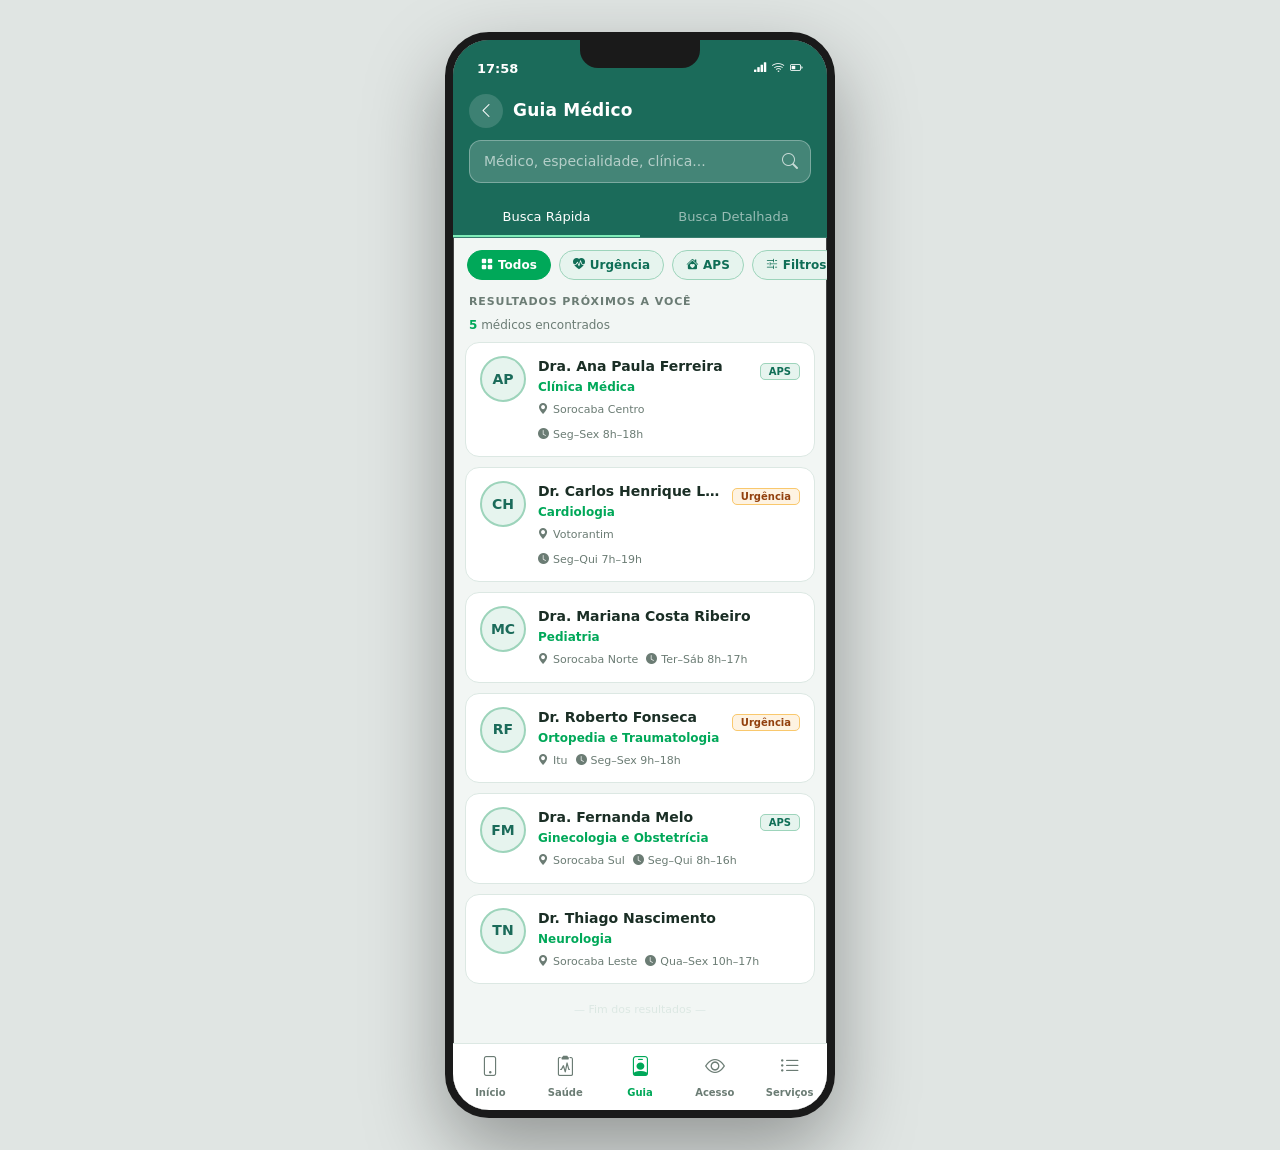
==== guia_medico_unimed.html @ 55c27fb5 "Add files via upload" ====
<!DOCTYPE html>
<html lang="pt-BR">
<head>
<meta charset="UTF-8">
<meta name="viewport" content="width=device-width, initial-scale=1.0">
<title>Guia Médico – Unimed Sorocaba</title>
<link href="https://cdn.jsdelivr.net/npm/bootstrap@5.3.3/dist/css/bootstrap.min.css" rel="stylesheet">
<link href="https://cdn.jsdelivr.net/npm/bootstrap-icons@1.11.3/font/bootstrap-icons.css" rel="stylesheet">
<style>
  :root {
    --u-dark:    #1B6B5A;
    --u-green:   #00A859;
    --u-teal:    #4DBFA0;
    --u-light:   #E6F4EE;
    --u-chip:    #9DD4BB;
    --u-text:    #1A2E25;
    --u-muted:   #6B7C74;
    --u-border:  #DCE8E3;
    --u-bg:      #F2F6F4;
  }

  * { box-sizing: border-box; }

  body {
    background: #e0e5e3;
    display: flex;
    justify-content: center;
    align-items: flex-start;
    min-height: 100vh;
    padding: 32px 16px;
    font-family: 'Segoe UI', system-ui, sans-serif;
  }

  /* ── device shell ── */
  .device {
    width: 390px;
    min-height: 844px;
    background: var(--u-bg);
    border-radius: 44px;
    border: 8px solid #1a1a1a;
    overflow: hidden;
    box-shadow: 0 32px 80px rgba(0,0,0,0.35), inset 0 0 0 1px #444;
    position: relative;
    display: flex;
    flex-direction: column;
  }

  /* notch */
  .notch {
    position: absolute;
    top: 0; left: 50%;
    transform: translateX(-50%);
    width: 120px; height: 28px;
    background: #1a1a1a;
    border-radius: 0 0 18px 18px;
    z-index: 99;
  }

  /* status bar */
  .status-bar {
    height: 44px;
    background: var(--u-dark);
    display: flex;
    align-items: flex-end;
    justify-content: space-between;
    padding: 0 24px 6px;
    font-size: 12px;
    font-weight: 600;
    color: white;
    flex-shrink: 0;
  }
  .status-bar .time { font-size: 13px; font-weight: 700; }
  .status-icons { display: flex; gap: 5px; align-items: center; }
  .status-icons i { font-size: 13px; }

  /* header */
  .app-header {
    background: var(--u-dark);
    padding: 10px 16px 14px;
    flex-shrink: 0;
  }
  .header-row {
    display: flex;
    align-items: center;
    gap: 10px;
    margin-bottom: 12px;
  }
  .back-btn {
    width: 34px; height: 34px;
    background: rgba(255,255,255,0.15);
    border: none;
    border-radius: 50%;
    color: white;
    display: flex; align-items: center; justify-content: center;
    cursor: pointer;
    flex-shrink: 0;
  }
  .back-btn:hover { background: rgba(255,255,255,0.25); }
  .header-title {
    font-size: 17px;
    font-weight: 600;
    color: white;
    letter-spacing: 0.2px;
  }

  .search-box {
    position: relative;
  }
  .search-box input {
    width: 100%;
    background: rgba(255,255,255,0.18);
    border: 1.5px solid rgba(255,255,255,0.3);
    border-radius: 12px;
    padding: 10px 40px 10px 14px;
    color: white;
    font-size: 14px;
    outline: none;
    transition: border-color .2s;
  }
  .search-box input::placeholder { color: rgba(255,255,255,0.6); }
  .search-box input:focus { border-color: rgba(255,255,255,0.6); }
  .search-box .si {
    position: absolute;
    right: 13px; top: 50%;
    transform: translateY(-50%);
    color: rgba(255,255,255,0.7);
    font-size: 16px;
    pointer-events: none;
  }

  /* tabs */
  .app-tabs {
    display: flex;
    background: var(--u-dark);
    border-bottom: 1px solid rgba(255,255,255,0.12);
    flex-shrink: 0;
  }
  .app-tab {
    flex: 1;
    text-align: center;
    padding: 10px 0 8px;
    font-size: 13px;
    font-weight: 500;
    color: rgba(255,255,255,0.55);
    cursor: pointer;
    border-bottom: 2.5px solid transparent;
    transition: color .2s;
  }
  .app-tab.active {
    color: #fff;
    border-bottom-color: #7FECB8;
  }

  /* scrollable body */
  .app-body {
    flex: 1;
    overflow-y: auto;
    overflow-x: hidden;
    scrollbar-width: thin;
    scrollbar-color: var(--u-chip) transparent;
  }

  /* filter chips */
  .chips-row {
    display: flex;
    gap: 8px;
    padding: 12px 14px 4px;
    overflow-x: auto;
    scrollbar-width: none;
    flex-shrink: 0;
  }
  .chips-row::-webkit-scrollbar { display: none; }
  .chip {
    display: flex; align-items: center; gap: 5px;
    background: var(--u-light);
    color: #0F6E56;
    border: 1.5px solid var(--u-chip);
    border-radius: 20px;
    padding: 5px 13px;
    font-size: 12px;
    font-weight: 600;
    white-space: nowrap;
    cursor: pointer;
    user-select: none;
    transition: all .18s;
  }
  .chip.active, .chip:hover {
    background: var(--u-green);
    color: white;
    border-color: var(--u-green);
  }
  .chip i { font-size: 12px; }

  /* section label */
  .sec-label {
    font-size: 11px;
    font-weight: 700;
    color: var(--u-muted);
    text-transform: uppercase;
    letter-spacing: 0.9px;
    padding: 10px 16px 6px;
  }

  /* result count */
  .result-count {
    font-size: 12px;
    color: var(--u-muted);
    padding: 0 16px 8px;
  }
  .result-count strong { color: var(--u-green); }

  /* cards */
  .result-card {
    background: #fff;
    margin: 0 12px 10px;
    border-radius: 14px;
    border: 1px solid var(--u-border);
    padding: 13px 14px;
    cursor: pointer;
    display: flex;
    gap: 12px;
    align-items: flex-start;
    transition: box-shadow .18s, transform .18s;
  }
  .result-card:hover {
    box-shadow: 0 4px 18px rgba(0,168,89,0.13);
    transform: translateY(-1px);
  }
  .avatar {
    width: 46px; height: 46px;
    border-radius: 50%;
    background: var(--u-light);
    border: 2px solid var(--u-chip);
    display: flex; align-items: center; justify-content: center;
    font-weight: 700;
    font-size: 14px;
    color: var(--u-dark);
    flex-shrink: 0;
  }
  .card-body-info { flex: 1; min-width: 0; }
  .card-name {
    font-size: 14px;
    font-weight: 700;
    color: var(--u-text);
    margin-bottom: 1px;
    white-space: nowrap;
    overflow: hidden;
    text-overflow: ellipsis;
  }
  .card-esp {
    font-size: 12px;
    color: var(--u-green);
    font-weight: 600;
    margin-bottom: 6px;
  }
  .card-meta {
    display: flex;
    flex-wrap: wrap;
    gap: 8px;
  }
  .meta-item {
    display: flex;
    align-items: center;
    gap: 4px;
    font-size: 11px;
    color: var(--u-muted);
  }
  .meta-item i { font-size: 11px; }
  .card-badge { flex-shrink: 0; align-self: flex-start; margin-top: 2px; }
  .badge-aps {
    background: #E6F4EE; color: #0F6E56;
    border: 1px solid var(--u-chip);
    border-radius: 5px;
    padding: 2px 8px;
    font-size: 10px;
    font-weight: 700;
  }
  .badge-urg {
    background: #FEF3E2; color: #92400E;
    border: 1px solid #F9C86D;
    border-radius: 5px;
    padding: 2px 8px;
    font-size: 10px;
    font-weight: 700;
  }

  /* empty */
  .empty-state {
    display: none;
    flex-direction: column;
    align-items: center;
    padding: 40px 24px;
    text-align: center;
  }
  .empty-state i { font-size: 40px; color: var(--u-chip); margin-bottom: 12px; }
  .empty-state p { font-size: 13px; color: var(--u-muted); }

  .list-footer {
    text-align: center;
    padding: 8px 0 24px;
    font-size: 11px;
    color: var(--u-border);
  }

  /* ── DETALHADA tab ── */
  .form-section {
    padding: 14px 14px 0;
    display: none;
  }
  .form-section.active { display: block; }
  .form-label-u {
    font-size: 11px;
    font-weight: 700;
    text-transform: uppercase;
    letter-spacing: 0.8px;
    color: var(--u-muted);
    margin-bottom: 5px;
  }
  .form-control-u {
    width: 100%;
    border: 1.5px solid var(--u-border);
    border-radius: 10px;
    padding: 10px 12px;
    font-size: 13px;
    color: var(--u-text);
    outline: none;
    background: #fff;
    transition: border-color .2s;
    margin-bottom: 12px;
    appearance: none;
  }
  .form-control-u:focus { border-color: var(--u-green); }
  .checkgroup { display: flex; flex-wrap: wrap; gap: 8px; margin-bottom: 14px; }
  .check-chip {
    display: flex; align-items: center; gap: 5px;
    background: var(--u-light);
    color: #0F6E56;
    border: 1.5px solid var(--u-chip);
    border-radius: 20px;
    padding: 6px 13px;
    font-size: 12px;
    font-weight: 600;
    cursor: pointer;
    user-select: none;
    transition: all .18s;
  }
  .check-chip input { display: none; }
  .check-chip.checked {
    background: var(--u-green);
    color: white;
    border-color: var(--u-green);
  }
  .btn-search-u {
    width: 100%;
    background: var(--u-green);
    color: white;
    border: none;
    border-radius: 12px;
    padding: 13px;
    font-size: 14px;
    font-weight: 700;
    cursor: pointer;
    margin-bottom: 10px;
    transition: background .18s;
    display: flex; align-items: center; justify-content: center; gap: 8px;
  }
  .btn-search-u:hover { background: var(--u-dark); }
  .btn-clear-u {
    width: 100%;
    background: transparent;
    color: var(--u-muted);
    border: 1.5px solid var(--u-border);
    border-radius: 12px;
    padding: 11px;
    font-size: 13px;
    font-weight: 600;
    cursor: pointer;
    margin-bottom: 14px;
    transition: all .18s;
    display: flex; align-items: center; justify-content: center; gap: 7px;
  }
  .btn-clear-u:hover { border-color: var(--u-chip); color: var(--u-dark); }

  /* ── BOTTOM SHEET MODAL ── */
  .modal-overlay {
    display: none;
    position: absolute;
    inset: 0;
    background: rgba(0,0,0,0.45);
    z-index: 50;
    align-items: flex-end;
  }
  .modal-overlay.open { display: flex; }
  .bottom-sheet {
    background: #fff;
    border-radius: 20px 20px 0 0;
    padding: 0 16px 24px;
    width: 100%;
    animation: slideUp .25s ease;
  }
  @keyframes slideUp {
    from { transform: translateY(40px); opacity: 0; }
    to   { transform: translateY(0);    opacity: 1; }
  }
  .sheet-handle {
    width: 40px; height: 4px;
    background: var(--u-border);
    border-radius: 2px;
    margin: 12px auto 14px;
  }
  .sheet-title {
    font-size: 15px;
    font-weight: 700;
    color: var(--u-text);
    display: flex;
    justify-content: space-between;
    align-items: center;
    margin-bottom: 16px;
  }
  .sheet-close { background: none; border: none; color: var(--u-muted); cursor: pointer; font-size: 20px; }
  .sheet-group-title {
    font-size: 11px;
    font-weight: 700;
    text-transform: uppercase;
    letter-spacing: 0.8px;
    color: var(--u-muted);
    margin-bottom: 8px;
  }
  .sheet-chips { display: flex; flex-wrap: wrap; gap: 7px; margin-bottom: 16px; }
  .sch {
    background: var(--u-light);
    color: #0F6E56;
    border: 1.5px solid var(--u-chip);
    border-radius: 20px;
    padding: 5px 13px;
    font-size: 12px;
    font-weight: 600;
    cursor: pointer;
    user-select: none;
    transition: all .18s;
  }
  .sch.sel { background: var(--u-green); color: white; border-color: var(--u-green); }
  .apply-btn {
    width: 100%;
    background: var(--u-green);
    color: white;
    border: none;
    border-radius: 12px;
    padding: 13px;
    font-size: 14px;
    font-weight: 700;
    cursor: pointer;
    margin-top: 4px;
    transition: background .18s;
  }
  .apply-btn:hover { background: var(--u-dark); }

  /* ── nav bar ── */
  .app-nav {
    background: #fff;
    border-top: 1px solid var(--u-border);
    display: flex;
    flex-shrink: 0;
  }
  .nav-item {
    flex: 1;
    display: flex;
    flex-direction: column;
    align-items: center;
    padding: 8px 0 10px;
    font-size: 10px;
    font-weight: 600;
    color: var(--u-muted);
    cursor: pointer;
    gap: 3px;
    transition: color .18s;
  }
  .nav-item i { font-size: 20px; }
  .nav-item.active { color: var(--u-green); }
</style>
</head>
<body>

<div class="device">
  <div class="notch"></div>

  <!-- status bar -->
  <div class="status-bar">
    <span class="time">17:58</span>
    <div class="status-icons">
      <i class="bi bi-reception-4"></i>
      <i class="bi bi-wifi"></i>
      <i class="bi bi-battery-half"></i>
    </div>
  </div>

  <!-- header -->
  <div class="app-header">
    <div class="header-row">
      <button class="back-btn"><i class="bi bi-chevron-left"></i></button>
      <span class="header-title">Guia Médico</span>
    </div>
    <div class="search-box">
      <input type="text" id="searchInput" placeholder="Médico, especialidade, clínica..." oninput="filterCards()">
      <i class="bi bi-search si"></i>
    </div>
  </div>

  <!-- tabs -->
  <div class="app-tabs">
    <div class="app-tab active" onclick="switchTab('rapida', this)">Busca Rápida</div>
    <div class="app-tab" onclick="switchTab('detalhada', this)">Busca Detalhada</div>
  </div>

  <!-- body -->
  <div class="app-body" id="appBody">

    <!-- BUSCA RÁPIDA -->
    <div id="tabRapida">
      <div class="chips-row" id="chipsRow">
        <div class="chip active" onclick="setFilter('todos',this)"><i class="bi bi-grid-fill"></i> Todos</div>
        <div class="chip" onclick="setFilter('urg',this)"><i class="bi bi-heart-pulse-fill"></i> Urgência</div>
        <div class="chip" onclick="setFilter('aps',this)"><i class="bi bi-house-heart-fill"></i> APS</div>
        <div class="chip" onclick="openModal()"><i class="bi bi-sliders2"></i> Filtros</div>
      </div>

      <div class="sec-label">Resultados próximos a você</div>
      <div class="result-count" id="resultCount"><strong>5</strong> médicos encontrados</div>

      <div id="cardList">

        <div class="result-card" data-name="ana paula ferreira" data-esp="clínica médica" data-tipo="aps">
          <div class="avatar">AP</div>
          <div class="card-body-info">
            <div class="card-name">Dra. Ana Paula Ferreira</div>
            <div class="card-esp">Clínica Médica</div>
            <div class="card-meta">
              <span class="meta-item"><i class="bi bi-geo-alt-fill"></i> Sorocaba Centro</span>
              <span class="meta-item"><i class="bi bi-clock-fill"></i> Seg–Sex 8h–18h</span>
            </div>
          </div>
          <div class="card-badge"><span class="badge-aps">APS</span></div>
        </div>

        <div class="result-card" data-name="carlos henrique lima" data-esp="cardiologia" data-tipo="urg">
          <div class="avatar">CH</div>
          <div class="card-body-info">
            <div class="card-name">Dr. Carlos Henrique Lima</div>
            <div class="card-esp">Cardiologia</div>
            <div class="card-meta">
              <span class="meta-item"><i class="bi bi-geo-alt-fill"></i> Votorantim</span>
              <span class="meta-item"><i class="bi bi-clock-fill"></i> Seg–Qui 7h–19h</span>
            </div>
          </div>
          <div class="card-badge"><span class="badge-urg">Urgência</span></div>
        </div>

        <div class="result-card" data-name="mariana costa ribeiro" data-esp="pediatria" data-tipo="">
          <div class="avatar">MC</div>
          <div class="card-body-info">
            <div class="card-name">Dra. Mariana Costa Ribeiro</div>
            <div class="card-esp">Pediatria</div>
            <div class="card-meta">
              <span class="meta-item"><i class="bi bi-geo-alt-fill"></i> Sorocaba Norte</span>
              <span class="meta-item"><i class="bi bi-clock-fill"></i> Ter–Sáb 8h–17h</span>
            </div>
          </div>
          <div class="card-badge"></div>
        </div>

        <div class="result-card" data-name="roberto fonseca" data-esp="ortopedia e traumatologia" data-tipo="urg">
          <div class="avatar">RF</div>
          <div class="card-body-info">
            <div class="card-name">Dr. Roberto Fonseca</div>
            <div class="card-esp">Ortopedia e Traumatologia</div>
            <div class="card-meta">
              <span class="meta-item"><i class="bi bi-geo-alt-fill"></i> Itu</span>
              <span class="meta-item"><i class="bi bi-clock-fill"></i> Seg–Sex 9h–18h</span>
            </div>
          </div>
          <div class="card-badge"><span class="badge-urg">Urgência</span></div>
        </div>

        <div class="result-card" data-name="fernanda melo" data-esp="ginecologia e obstetrícia" data-tipo="aps">
          <div class="avatar">FM</div>
          <div class="card-body-info">
            <div class="card-name">Dra. Fernanda Melo</div>
            <div class="card-esp">Ginecologia e Obstetrícia</div>
            <div class="card-meta">
              <span class="meta-item"><i class="bi bi-geo-alt-fill"></i> Sorocaba Sul</span>
              <span class="meta-item"><i class="bi bi-clock-fill"></i> Seg–Qui 8h–16h</span>
            </div>
          </div>
          <div class="card-badge"><span class="badge-aps">APS</span></div>
        </div>

        <div class="result-card" data-name="thiago nascimento" data-esp="neurologia" data-tipo="">
          <div class="avatar">TN</div>
          <div class="card-body-info">
            <div class="card-name">Dr. Thiago Nascimento</div>
            <div class="card-esp">Neurologia</div>
            <div class="card-meta">
              <span class="meta-item"><i class="bi bi-geo-alt-fill"></i> Sorocaba Leste</span>
              <span class="meta-item"><i class="bi bi-clock-fill"></i> Qua–Sex 10h–17h</span>
            </div>
          </div>
          <div class="card-badge"></div>
        </div>

      </div><!-- /cardList -->

      <div class="empty-state" id="emptyState">
        <i class="bi bi-search"></i>
        <p>Nenhum médico encontrado<br>para o filtro selecionado.</p>
      </div>

      <div class="list-footer">— Fim dos resultados —</div>
    </div><!-- /tabRapida -->

    <!-- BUSCA DETALHADA -->
    <div id="tabDetalhada" style="display:none;">
      <div class="form-section active">

        <div class="form-label-u">Nome ou Especialidade</div>
        <input type="text" class="form-control-u" placeholder="Ex: Cardiologia, Dr. Silva...">

        <div class="form-label-u">Região / Cidade</div>
        <select class="form-control-u">
          <option value="">Selecione a cidade</option>
          <option>Sorocaba</option>
          <option>Votorantim</option>
          <option>Itu</option>
          <option>Mairinque</option>
          <option>São Roque</option>
        </select>

        <div class="form-label-u">Tipo de Atendimento</div>
        <div class="checkgroup">
          <label class="check-chip" onclick="toggleCheck(this)">
            <input type="checkbox"> <i class="bi bi-building"></i> Presencial
          </label>
          <label class="check-chip" onclick="toggleCheck(this)">
            <input type="checkbox"> <i class="bi bi-camera-video"></i> Teleconsulta
          </label>
        </div>

        <div class="form-label-u">Filtro Especial</div>
        <div class="checkgroup">
          <label class="check-chip" onclick="toggleCheck(this)">
            <input type="checkbox"> <i class="bi bi-heart-pulse"></i> Urgência
          </label>
          <label class="check-chip" onclick="toggleCheck(this)">
            <input type="checkbox"> <i class="bi bi-house-heart"></i> APS
          </label>
          <label class="check-chip" onclick="toggleCheck(this)">
            <input type="checkbox"> <i class="bi bi-star"></i> Fácil
          </label>
        </div>

        <div class="form-label-u">Disponibilidade</div>
        <select class="form-control-u">
          <option value="">Qualquer horário</option>
          <option>Manhã (6h – 12h)</option>
          <option>Tarde (12h – 18h)</option>
          <option>Noite (18h – 22h)</option>
        </select>

        <button class="btn-search-u"><i class="bi bi-search"></i> Pesquisar</button>
        <button class="btn-clear-u"><i class="bi bi-arrow-counterclockwise"></i> Limpar Filtros</button>

        <p style="font-size:11px; color: var(--u-muted); text-align:center; margin-bottom:20px;">
          Se você é cliente, <a href="#" style="color:var(--u-green); font-weight:600;">faça seu login</a> para ver resultados personalizados.
        </p>
      </div>
    </div><!-- /tabDetalhada -->

  </div><!-- /app-body -->

  <!-- bottom sheet -->
  <div class="modal-overlay" id="filterModal" onclick="closeBg(event)">
    <div class="bottom-sheet">
      <div class="sheet-handle"></div>
      <div class="sheet-title">
        Filtros
        <button class="sheet-close" onclick="closeModal()"><i class="bi bi-x-lg"></i></button>
      </div>

      <div class="sheet-group-title">Especialidade</div>
      <div class="sheet-chips">
        <div class="sch" onclick="this.classList.toggle('sel')">Clínica Médica</div>
        <div class="sch" onclick="this.classList.toggle('sel')">Cardiologia</div>
        <div class="sch" onclick="this.classList.toggle('sel')">Pediatria</div>
        <div class="sch" onclick="this.classList.toggle('sel')">Ortopedia</div>
        <div class="sch" onclick="this.classList.toggle('sel')">Ginecologia</div>
        <div class="sch" onclick="this.classList.toggle('sel')">Neurologia</div>
        <div class="sch" onclick="this.classList.toggle('sel')">Dermatologia</div>
        <div class="sch" onclick="this.classList.toggle('sel')">Endocrinologia</div>
      </div>

      <div class="sheet-group-title">Região</div>
      <div class="sheet-chips">
        <div class="sch" onclick="this.classList.toggle('sel')">Sorocaba</div>
        <div class="sch" onclick="this.classList.toggle('sel')">Votorantim</div>
        <div class="sch" onclick="this.classList.toggle('sel')">Itu</div>
        <div class="sch" onclick="this.classList.toggle('sel')">Mairinque</div>
        <div class="sch" onclick="this.classList.toggle('sel')">São Roque</div>
      </div>

      <div class="sheet-group-title">Tipo de Atendimento</div>
      <div class="sheet-chips">
        <div class="sch" onclick="this.classList.toggle('sel')">Presencial</div>
        <div class="sch" onclick="this.classList.toggle('sel')">Teleconsulta</div>
      </div>

      <button class="apply-btn" onclick="closeModal()"><i class="bi bi-check2-circle"></i> Aplicar Filtros</button>
    </div>
  </div>

  <!-- nav bar -->
  <div class="app-nav">
    <div class="nav-item" onclick="navGo(this)"><i class="bi bi-phone"></i>Início</div>
    <div class="nav-item" onclick="navGo(this)"><i class="bi bi-clipboard2-pulse"></i>Saúde</div>
    <div class="nav-item active" onclick="navGo(this)"><i class="bi bi-person-badge"></i>Guia</div>
    <div class="nav-item" onclick="navGo(this)"><i class="bi bi-eye"></i>Acesso</div>
    <div class="nav-item" onclick="navGo(this)"><i class="bi bi-list-ul"></i>Serviços</div>
  </div>

</div><!-- /device -->

<script>
  let activeFilter = 'todos';

  function switchTab(tab, el) {
    document.querySelectorAll('.app-tab').forEach(t => t.classList.remove('active'));
    el.classList.add('active');
    document.getElementById('tabRapida').style.display     = tab === 'rapida'    ? 'block' : 'none';
    document.getElementById('tabDetalhada').style.display  = tab === 'detalhada' ? 'block' : 'none';
  }

  function setFilter(type, el) {
    if (type === 'filtros') { openModal(); return; }
    activeFilter = type;
    document.querySelectorAll('.chip').forEach(c => c.classList.remove('active'));
    el.classList.add('active');
    applyFilters();
  }

  function filterCards() { applyFilters(); }

  function applyFilters() {
    const q = document.getElementById('searchInput').value.toLowerCase().trim();
    const cards = document.querySelectorAll('#cardList .result-card');
    let visible = 0;

    cards.forEach(c => {
      const nameMatch = c.dataset.name.includes(q) || c.dataset.esp.includes(q) || q === '';
      const typeMatch = activeFilter === 'todos' ||
                        (activeFilter === 'urg' && c.dataset.tipo === 'urg') ||
                        (activeFilter === 'aps' && c.dataset.tipo === 'aps');
      const show = nameMatch && typeMatch;
      c.style.display = show ? 'flex' : 'none';
      if (show) visible++;
    });

    document.getElementById('resultCount').innerHTML = `<strong>${visible}</strong> médico${visible !== 1 ? 's' : ''} encontrado${visible !== 1 ? 's' : ''}`;
    document.getElementById('emptyState').style.display = visible === 0 ? 'flex' : 'none';
  }

  function toggleCheck(el) {
    setTimeout(() => el.classList.toggle('checked', el.querySelector('input').checked), 0);
  }

  function openModal()  { document.getElementById('filterModal').classList.add('open'); }
  function closeModal() { document.getElementById('filterModal').classList.remove('open'); }
  function closeBg(e)   { if (e.target === document.getElementById('filterModal')) closeModal(); }

  function navGo(el) {
    document.querySelectorAll('.nav-item').forEach(n => n.classList.remove('active'));
    el.classList.add('active');
  }
</script>

<script src="https://cdn.jsdelivr.net/npm/bootstrap@5.3.3/dist/js/bootstrap.bundle.min.js"></script>
</body>
</html>
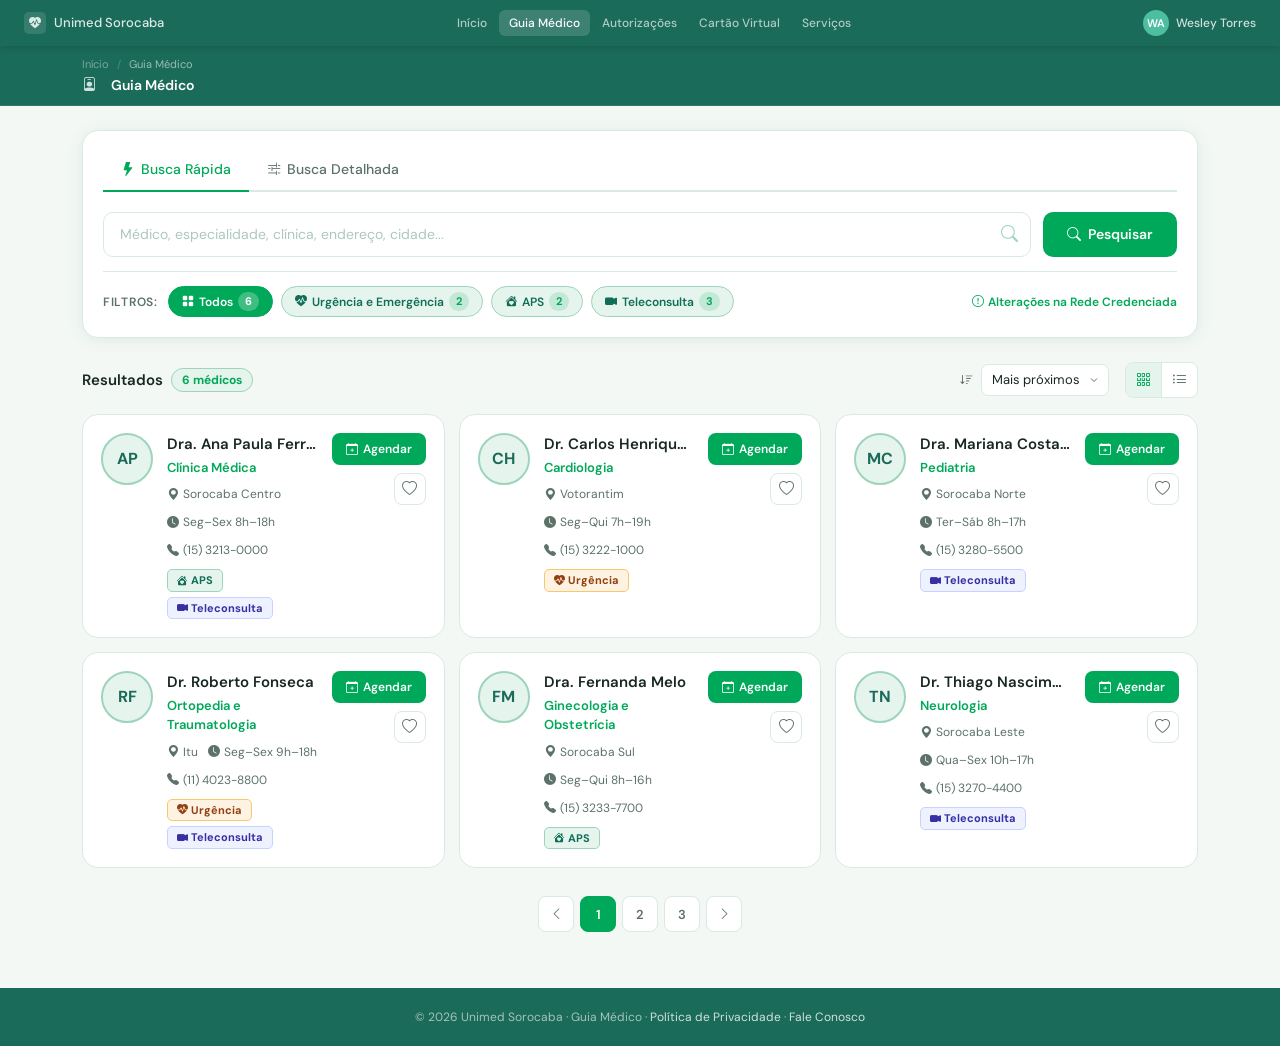
==== commit 59e6a3cb: "Add files via upload" ====
--- a/guia_medico_unimed.html
+++ b/guia_medico_unimed.html
@@ -6,172 +6,266 @@
 <title>Guia Médico – Unimed Sorocaba</title>
 <link href="https://cdn.jsdelivr.net/npm/bootstrap@5.3.3/dist/css/bootstrap.min.css" rel="stylesheet">
 <link href="https://cdn.jsdelivr.net/npm/bootstrap-icons@1.11.3/font/bootstrap-icons.css" rel="stylesheet">
+<link href="https://fonts.googleapis.com/css2?family=DM+Sans:wght@400;500;600&display=swap" rel="stylesheet">
 <style>
   :root {
-    --u-dark:    #1B6B5A;
-    --u-green:   #00A859;
-    --u-teal:    #4DBFA0;
-    --u-light:   #E6F4EE;
-    --u-chip:    #9DD4BB;
-    --u-text:    #1A2E25;
-    --u-muted:   #6B7C74;
-    --u-border:  #DCE8E3;
-    --u-bg:      #F2F6F4;
-  }
-
-  * { box-sizing: border-box; }
+    --u-dark:   #1B6B5A;
+    --u-green:  #00A859;
+    --u-teal:   #4DBFA0;
+    --u-light:  #E6F4EE;
+    --u-chip:   #9DD4BB;
+    --u-text:   #182820;
+    --u-muted:  #5C7268;
+    --u-border: #D8EAE1;
+    --u-bg:     #F3F8F5;
+    --u-white:  #FFFFFF;
+    --radius:   10px;
+    --radius-lg:16px;
+  }
+
+  *, *::before, *::after { box-sizing: border-box; }
 
   body {
-    background: #e0e5e3;
-    display: flex;
-    justify-content: center;
-    align-items: flex-start;
+    font-family: 'DM Sans', system-ui, sans-serif;
+    background: var(--u-bg);
+    color: var(--u-text);
     min-height: 100vh;
-    padding: 32px 16px;
-    font-family: 'Segoe UI', system-ui, sans-serif;
-  }
-
-  /* ── device shell ── */
-  .device {
-    width: 390px;
-    min-height: 844px;
-    background: var(--u-bg);
-    border-radius: 44px;
-    border: 8px solid #1a1a1a;
-    overflow: hidden;
-    box-shadow: 0 32px 80px rgba(0,0,0,0.35), inset 0 0 0 1px #444;
-    position: relative;
-    display: flex;
-    flex-direction: column;
-  }
-
-  /* notch */
-  .notch {
-    position: absolute;
-    top: 0; left: 50%;
-    transform: translateX(-50%);
-    width: 120px; height: 28px;
-    background: #1a1a1a;
-    border-radius: 0 0 18px 18px;
-    z-index: 99;
-  }
-
-  /* status bar */
-  .status-bar {
-    height: 44px;
+    margin: 0;
+  }
+
+  /* ── TOP NAV / HEADER COMPACTO ── */
+  .topnav {
     background: var(--u-dark);
-    display: flex;
-    align-items: flex-end;
+    padding: 0 24px;
+    height: 46px;
+    display: flex;
+    align-items: center;
     justify-content: space-between;
-    padding: 0 24px 6px;
-    font-size: 12px;
-    font-weight: 600;
+    position: sticky;
+    top: 0;
+    z-index: 100;
+    box-shadow: 0 1px 8px rgba(0,0,0,0.18);
+  }
+  .topnav-brand {
+    display: flex;
+    align-items: center;
+    gap: 8px;
     color: white;
-    flex-shrink: 0;
-  }
-  .status-bar .time { font-size: 13px; font-weight: 700; }
-  .status-icons { display: flex; gap: 5px; align-items: center; }
-  .status-icons i { font-size: 13px; }
-
-  /* header */
-  .app-header {
-    background: var(--u-dark);
-    padding: 10px 16px 14px;
-    flex-shrink: 0;
-  }
-  .header-row {
-    display: flex;
-    align-items: center;
-    gap: 10px;
-    margin-bottom: 12px;
-  }
-  .back-btn {
-    width: 34px; height: 34px;
-    background: rgba(255,255,255,0.15);
-    border: none;
-    border-radius: 50%;
-    color: white;
-    display: flex; align-items: center; justify-content: center;
-    cursor: pointer;
-    flex-shrink: 0;
-  }
-  .back-btn:hover { background: rgba(255,255,255,0.25); }
-  .header-title {
-    font-size: 17px;
-    font-weight: 600;
-    color: white;
-    letter-spacing: 0.2px;
-  }
-
-  .search-box {
-    position: relative;
-  }
-  .search-box input {
-    width: 100%;
-    background: rgba(255,255,255,0.18);
-    border: 1.5px solid rgba(255,255,255,0.3);
-    border-radius: 12px;
-    padding: 10px 40px 10px 14px;
-    color: white;
-    font-size: 14px;
-    outline: none;
-    transition: border-color .2s;
-  }
-  .search-box input::placeholder { color: rgba(255,255,255,0.6); }
-  .search-box input:focus { border-color: rgba(255,255,255,0.6); }
-  .search-box .si {
-    position: absolute;
-    right: 13px; top: 50%;
-    transform: translateY(-50%);
-    color: rgba(255,255,255,0.7);
-    font-size: 16px;
-    pointer-events: none;
-  }
-
-  /* tabs */
-  .app-tabs {
-    display: flex;
-    background: var(--u-dark);
-    border-bottom: 1px solid rgba(255,255,255,0.12);
-    flex-shrink: 0;
-  }
-  .app-tab {
-    flex: 1;
-    text-align: center;
-    padding: 10px 0 8px;
     font-size: 13px;
     font-weight: 500;
-    color: rgba(255,255,255,0.55);
+    text-decoration: none;
+    opacity: 0.85;
+  }
+  .topnav-brand .brand-icon {
+    width: 22px; height: 22px;
+    background: rgba(255,255,255,0.15);
+    border-radius: 5px;
+    display: flex; align-items: center; justify-content: center;
+    font-size: 12px;
+  }
+  .topnav-links {
+    display: flex;
+    gap: 2px;
+  }
+  .topnav-links a {
+    color: rgba(255,255,255,0.65);
+    font-size: 12px;
+    font-weight: 500;
+    padding: 4px 10px;
+    border-radius: 6px;
+    text-decoration: none;
+    transition: all .18s;
+  }
+  .topnav-links a:hover,
+  .topnav-links a.active {
+    background: rgba(255,255,255,0.15);
+    color: white;
+  }
+  .topnav-user {
+    display: flex;
+    align-items: center;
+    gap: 7px;
+    color: rgba(255,255,255,0.8);
+    font-size: 12px;
+    font-weight: 500;
+  }
+  .user-avatar {
+    width: 26px; height: 26px;
+    background: var(--u-teal);
+    border-radius: 50%;
+    display: flex; align-items: center; justify-content: center;
+    font-size: 11px;
+    font-weight: 600;
+    color: white;
+  }
+
+  /* ── HERO STRIP COMPACTO ── */
+  .hero-strip {
+    background: var(--u-dark);
+    padding: 10px 0 12px;
+    color: white;
+    border-bottom: 1px solid rgba(255,255,255,0.08);
+  }
+  .hero-strip h1 {
+    font-size: 14px;
+    font-weight: 600;
+    margin-bottom: 0;
+    display: flex;
+    align-items: center;
+    gap: 7px;
+  }
+  .hero-strip h1 i { font-size: 14px; opacity: 0.8; }
+  .hero-strip p { display: none; }
+  .hero-strip .breadcrumb {
+    background: none;
+    padding: 0;
+    margin-bottom: 4px;
+    font-size: 11px;
+    opacity: 0.55;
+  }
+  .hero-strip .breadcrumb-item + .breadcrumb-item::before {
+    color: rgba(255,255,255,0.4);
+  }
+  .hero-strip .breadcrumb-item a { color: rgba(255,255,255,0.75); text-decoration: none; }
+  .hero-strip .breadcrumb-item.active { color: white; }
+
+  /* ── SEARCH CARD ── */
+  .search-card {
+    background: var(--u-white);
+    border-radius: var(--radius-lg);
+    border: 1px solid var(--u-border);
+    box-shadow: 0 2px 16px rgba(0,80,40,0.08);
+    padding: 20px;
+    margin-top: 0;
+    position: relative;
+    z-index: 10;
+  }
+
+  /* tab nav */
+  .search-tabs {
+    display: flex;
+    gap: 0;
+    border-bottom: 2px solid var(--u-border);
+    margin-bottom: 20px;
+  }
+  .s-tab {
+    padding: 8px 18px 10px;
+    font-size: 14px;
+    font-weight: 500;
+    color: var(--u-muted);
     cursor: pointer;
     border-bottom: 2.5px solid transparent;
-    transition: color .2s;
-  }
-  .app-tab.active {
-    color: #fff;
-    border-bottom-color: #7FECB8;
-  }
-
-  /* scrollable body */
-  .app-body {
+    margin-bottom: -2px;
+    transition: all .18s;
+    display: flex; align-items: center; gap: 6px;
+    white-space: nowrap;
+  }
+  .s-tab.active {
+    color: var(--u-green);
+    border-bottom-color: var(--u-green);
+  }
+  .s-tab:hover:not(.active) { color: var(--u-dark); }
+
+  /* search row */
+  .search-row {
+    display: flex;
+    gap: 12px;
+    flex-wrap: wrap;
+  }
+  .search-main {
     flex: 1;
-    overflow-y: auto;
-    overflow-x: hidden;
-    scrollbar-width: thin;
-    scrollbar-color: var(--u-chip) transparent;
-  }
+    min-width: 200px;
+    position: relative;
+  }
+  .search-main input {
+    width: 100%;
+    border: 1.5px solid var(--u-border);
+    border-radius: var(--radius);
+    padding: 11px 42px 11px 16px;
+    font-size: 14px;
+    font-family: inherit;
+    color: var(--u-text);
+    outline: none;
+    transition: border-color .2s, box-shadow .2s;
+  }
+  .search-main input:focus {
+    border-color: var(--u-green);
+    box-shadow: 0 0 0 3px rgba(0,168,89,0.1);
+  }
+  .search-main input::placeholder { color: #adc8bc; }
+  .search-main .si {
+    position: absolute; right: 13px; top: 50%;
+    transform: translateY(-50%);
+    color: var(--u-chip);
+    font-size: 17px;
+    pointer-events: none;
+  }
+  .sel-wrap {
+    position: relative;
+    min-width: 160px;
+  }
+  .sel-wrap select {
+    width: 100%;
+    border: 1.5px solid var(--u-border);
+    border-radius: var(--radius);
+    padding: 11px 36px 11px 14px;
+    font-size: 14px;
+    font-family: inherit;
+    color: var(--u-text);
+    background: white;
+    appearance: none;
+    outline: none;
+    cursor: pointer;
+    transition: border-color .2s;
+  }
+  .sel-wrap select:focus { border-color: var(--u-green); }
+  .sel-wrap::after {
+    content: "\F282";
+    font-family: "bootstrap-icons";
+    position: absolute; right: 12px; top: 50%;
+    transform: translateY(-50%);
+    color: var(--u-muted);
+    font-size: 14px;
+    pointer-events: none;
+  }
+  .btn-pesq {
+    background: var(--u-green);
+    color: white;
+    border: none;
+    border-radius: var(--radius);
+    padding: 11px 24px;
+    font-size: 14px;
+    font-weight: 600;
+    font-family: inherit;
+    cursor: pointer;
+    white-space: nowrap;
+    display: flex; align-items: center; gap: 7px;
+    transition: background .18s, transform .1s;
+  }
+  .btn-pesq:hover { background: var(--u-dark); }
+  .btn-pesq:active { transform: scale(.97); }
 
   /* filter chips */
-  .chips-row {
+  .filter-row {
     display: flex;
     gap: 8px;
-    padding: 12px 14px 4px;
-    overflow-x: auto;
-    scrollbar-width: none;
-    flex-shrink: 0;
-  }
-  .chips-row::-webkit-scrollbar { display: none; }
+    flex-wrap: wrap;
+    margin-top: 14px;
+    padding-top: 14px;
+    border-top: 1px solid var(--u-border);
+    align-items: center;
+  }
+  .filter-label {
+    font-size: 12px;
+    font-weight: 600;
+    color: var(--u-muted);
+    text-transform: uppercase;
+    letter-spacing: 0.7px;
+    white-space: nowrap;
+    margin-right: 2px;
+  }
   .chip {
-    display: flex; align-items: center; gap: 5px;
+    display: inline-flex; align-items: center; gap: 5px;
     background: var(--u-light);
     color: #0F6E56;
     border: 1.5px solid var(--u-chip);
@@ -179,604 +273,791 @@
     padding: 5px 13px;
     font-size: 12px;
     font-weight: 600;
+    cursor: pointer;
+    user-select: none;
+    transition: all .15s;
     white-space: nowrap;
-    cursor: pointer;
-    user-select: none;
-    transition: all .18s;
-  }
+  }
+  .chip i { font-size: 12px; }
   .chip.active, .chip:hover {
     background: var(--u-green);
     color: white;
     border-color: var(--u-green);
   }
-  .chip i { font-size: 12px; }
-
-  /* section label */
-  .sec-label {
+  .chip-count {
+    background: rgba(0,168,89,0.15);
+    color: var(--u-green);
+    border-radius: 10px;
+    padding: 1px 7px;
     font-size: 11px;
     font-weight: 700;
+  }
+  .chip.active .chip-count { background: rgba(255,255,255,0.25); color: white; }
+  .ms-auto-chip { margin-left: auto; }
+
+  /* ── RESULTS AREA ── */
+  .results-header {
+    display: flex;
+    align-items: center;
+    justify-content: space-between;
+    flex-wrap: wrap;
+    gap: 10px;
+    margin: 24px 0 16px;
+  }
+  .results-title {
+    font-size: 15px;
+    font-weight: 600;
+    color: var(--u-text);
+    display: flex; align-items: center; gap: 8px;
+  }
+  .results-title .count-badge {
+    background: var(--u-light);
+    color: var(--u-green);
+    border: 1px solid var(--u-chip);
+    border-radius: 20px;
+    padding: 2px 10px;
+    font-size: 12px;
+    font-weight: 700;
+  }
+  .sort-sel {
+    display: flex; align-items: center; gap: 8px;
+    font-size: 13px;
     color: var(--u-muted);
-    text-transform: uppercase;
-    letter-spacing: 0.9px;
-    padding: 10px 16px 6px;
-  }
-
-  /* result count */
-  .result-count {
-    font-size: 12px;
+  }
+  .sort-sel select {
+    border: 1.5px solid var(--u-border);
+    border-radius: 7px;
+    padding: 5px 28px 5px 10px;
+    font-size: 13px;
+    font-family: inherit;
+    color: var(--u-text);
+    background: white;
+    appearance: none;
+    outline: none;
+    cursor: pointer;
+    background-image: url("data:image/svg+xml,%3Csvg xmlns='http://www.w3.org/2000/svg' width='12' height='12' viewBox='0 0 24 24' fill='none' stroke='%235C7268' stroke-width='2'%3E%3Cpath d='M6 9l6 6 6-6'/%3E%3C/svg%3E");
+    background-repeat: no-repeat;
+    background-position: right 8px center;
+  }
+
+  /* view toggle */
+  .view-toggle {
+    display: flex;
+    border: 1.5px solid var(--u-border);
+    border-radius: 8px;
+    overflow: hidden;
+  }
+  .vt-btn {
+    padding: 6px 10px;
+    background: white;
+    border: none;
+    cursor: pointer;
     color: var(--u-muted);
-    padding: 0 16px 8px;
-  }
-  .result-count strong { color: var(--u-green); }
-
-  /* cards */
-  .result-card {
-    background: #fff;
-    margin: 0 12px 10px;
-    border-radius: 14px;
+    font-size: 15px;
+    transition: all .15s;
+  }
+  .vt-btn.active { background: var(--u-light); color: var(--u-green); }
+  .vt-btn:first-child { border-right: 1.5px solid var(--u-border); }
+
+  /* ── CARDS GRID ── */
+  #resultGrid {
+    display: grid;
+    grid-template-columns: repeat(auto-fill, minmax(300px, 1fr));
+    gap: 14px;
+  }
+  #resultGrid.list-view {
+    grid-template-columns: 1fr;
+  }
+
+  .med-card {
+    background: var(--u-white);
     border: 1px solid var(--u-border);
-    padding: 13px 14px;
-    cursor: pointer;
-    display: flex;
-    gap: 12px;
+    border-radius: var(--radius-lg);
+    padding: 18px;
+    cursor: pointer;
+    transition: box-shadow .2s, transform .15s, border-color .2s;
+    display: flex;
+    gap: 14px;
     align-items: flex-start;
-    transition: box-shadow .18s, transform .18s;
-  }
-  .result-card:hover {
-    box-shadow: 0 4px 18px rgba(0,168,89,0.13);
-    transform: translateY(-1px);
-  }
-  .avatar {
-    width: 46px; height: 46px;
+    position: relative;
+    overflow: hidden;
+  }
+  .med-card::before {
+    content: '';
+    position: absolute;
+    left: 0; top: 0; bottom: 0;
+    width: 3px;
+    background: transparent;
+    transition: background .2s;
+  }
+  .med-card:hover {
+    box-shadow: 0 6px 24px rgba(0,100,60,0.12);
+    transform: translateY(-2px);
+    border-color: var(--u-chip);
+  }
+  .med-card:hover::before { background: var(--u-green); }
+
+  .med-avatar {
+    width: 52px; height: 52px;
     border-radius: 50%;
     background: var(--u-light);
     border: 2px solid var(--u-chip);
     display: flex; align-items: center; justify-content: center;
     font-weight: 700;
-    font-size: 14px;
+    font-size: 16px;
     color: var(--u-dark);
     flex-shrink: 0;
   }
-  .card-body-info { flex: 1; min-width: 0; }
-  .card-name {
-    font-size: 14px;
-    font-weight: 700;
+  .med-info { flex: 1; min-width: 0; }
+  .med-name {
+    font-size: 15px;
+    font-weight: 600;
     color: var(--u-text);
-    margin-bottom: 1px;
+    margin-bottom: 2px;
     white-space: nowrap;
     overflow: hidden;
     text-overflow: ellipsis;
   }
-  .card-esp {
+  .med-esp {
+    font-size: 13px;
+    color: var(--u-green);
+    font-weight: 600;
+    margin-bottom: 8px;
+  }
+  .med-meta {
+    display: flex;
+    flex-wrap: wrap;
+    gap: 10px;
+  }
+  .med-meta-item {
+    display: flex; align-items: center; gap: 4px;
     font-size: 12px;
-    color: var(--u-green);
-    font-weight: 600;
-    margin-bottom: 6px;
-  }
-  .card-meta {
-    display: flex;
+    color: var(--u-muted);
+  }
+  .med-meta-item i { font-size: 12px; }
+  .med-badges {
+    display: flex;
+    gap: 5px;
+    margin-top: 10px;
     flex-wrap: wrap;
-    gap: 8px;
-  }
-  .meta-item {
-    display: flex;
-    align-items: center;
-    gap: 4px;
-    font-size: 11px;
-    color: var(--u-muted);
-  }
-  .meta-item i { font-size: 11px; }
-  .card-badge { flex-shrink: 0; align-self: flex-start; margin-top: 2px; }
+  }
   .badge-aps {
     background: #E6F4EE; color: #0F6E56;
     border: 1px solid var(--u-chip);
     border-radius: 5px;
-    padding: 2px 8px;
-    font-size: 10px;
+    padding: 2px 9px;
+    font-size: 11px;
     font-weight: 700;
+    display: inline-flex; align-items: center; gap: 3px;
   }
   .badge-urg {
     background: #FEF3E2; color: #92400E;
     border: 1px solid #F9C86D;
     border-radius: 5px;
-    padding: 2px 8px;
-    font-size: 10px;
+    padding: 2px 9px;
+    font-size: 11px;
     font-weight: 700;
-  }
-
-  /* empty */
+    display: inline-flex; align-items: center; gap: 3px;
+  }
+  .badge-tel {
+    background: #EEF2FF; color: #3730A3;
+    border: 1px solid #C7D2FE;
+    border-radius: 5px;
+    padding: 2px 9px;
+    font-size: 11px;
+    font-weight: 700;
+    display: inline-flex; align-items: center; gap: 3px;
+  }
+  .med-side {
+    display: flex;
+    flex-direction: column;
+    align-items: flex-end;
+    gap: 8px;
+    flex-shrink: 0;
+  }
+  .btn-agend {
+    background: var(--u-green);
+    color: white;
+    border: none;
+    border-radius: 8px;
+    padding: 7px 14px;
+    font-size: 12px;
+    font-weight: 600;
+    font-family: inherit;
+    cursor: pointer;
+    white-space: nowrap;
+    transition: background .15s;
+    display: flex; align-items: center; gap: 5px;
+  }
+  .btn-agend:hover { background: var(--u-dark); }
+  .btn-fav {
+    background: none;
+    border: 1.5px solid var(--u-border);
+    border-radius: 8px;
+    width: 32px; height: 32px;
+    display: flex; align-items: center; justify-content: center;
+    cursor: pointer;
+    color: var(--u-muted);
+    font-size: 15px;
+    transition: all .15s;
+  }
+  .btn-fav:hover, .btn-fav.active {
+    border-color: #F87171;
+    color: #EF4444;
+    background: #FEF2F2;
+  }
+
+  /* LIST VIEW */
+  #resultGrid.list-view .med-card {
+    flex-direction: row;
+    align-items: center;
+  }
+  #resultGrid.list-view .med-badges { margin-top: 6px; }
+  #resultGrid.list-view .med-side { flex-direction: row; align-items: center; }
+
+  /* ── EMPTY STATE ── */
   .empty-state {
     display: none;
     flex-direction: column;
     align-items: center;
-    padding: 40px 24px;
+    padding: 60px 24px;
     text-align: center;
   }
-  .empty-state i { font-size: 40px; color: var(--u-chip); margin-bottom: 12px; }
-  .empty-state p { font-size: 13px; color: var(--u-muted); }
-
-  .list-footer {
-    text-align: center;
-    padding: 8px 0 24px;
-    font-size: 11px;
-    color: var(--u-border);
-  }
-
-  /* ── DETALHADA tab ── */
-  .form-section {
-    padding: 14px 14px 0;
-    display: none;
-  }
-  .form-section.active { display: block; }
-  .form-label-u {
+  .empty-state .empty-icon {
+    width: 64px; height: 64px;
+    background: var(--u-light);
+    border-radius: 50%;
+    display: flex; align-items: center; justify-content: center;
+    font-size: 28px;
+    color: var(--u-chip);
+    margin-bottom: 16px;
+  }
+  .empty-state h5 { font-size: 16px; font-weight: 600; color: var(--u-text); margin-bottom: 6px; }
+  .empty-state p { font-size: 14px; color: var(--u-muted); }
+
+  /* ── DETALHADA FORM ── */
+  #formDetalhada { display: none; }
+  .form-grid {
+    display: grid;
+    grid-template-columns: repeat(auto-fill, minmax(200px, 1fr));
+    gap: 14px;
+    margin-bottom: 16px;
+  }
+  .form-group-u label {
+    display: block;
     font-size: 11px;
     font-weight: 700;
     text-transform: uppercase;
-    letter-spacing: 0.8px;
+    letter-spacing: 0.7px;
     color: var(--u-muted);
-    margin-bottom: 5px;
-  }
-  .form-control-u {
+    margin-bottom: 6px;
+  }
+  .form-group-u input,
+  .form-group-u select {
     width: 100%;
     border: 1.5px solid var(--u-border);
-    border-radius: 10px;
-    padding: 10px 12px;
-    font-size: 13px;
+    border-radius: var(--radius);
+    padding: 10px 14px;
+    font-size: 14px;
+    font-family: inherit;
     color: var(--u-text);
+    background: white;
     outline: none;
-    background: #fff;
     transition: border-color .2s;
-    margin-bottom: 12px;
     appearance: none;
   }
-  .form-control-u:focus { border-color: var(--u-green); }
-  .checkgroup { display: flex; flex-wrap: wrap; gap: 8px; margin-bottom: 14px; }
-  .check-chip {
-    display: flex; align-items: center; gap: 5px;
+  .form-group-u input:focus,
+  .form-group-u select:focus { border-color: var(--u-green); }
+  .checkbox-grid {
+    display: flex; flex-wrap: wrap; gap: 8px;
+    margin-bottom: 16px;
+  }
+  .cchip {
+    display: inline-flex; align-items: center; gap: 6px;
     background: var(--u-light);
     color: #0F6E56;
     border: 1.5px solid var(--u-chip);
     border-radius: 20px;
-    padding: 6px 13px;
-    font-size: 12px;
+    padding: 6px 14px;
+    font-size: 13px;
     font-weight: 600;
     cursor: pointer;
     user-select: none;
-    transition: all .18s;
-  }
-  .check-chip input { display: none; }
-  .check-chip.checked {
-    background: var(--u-green);
-    color: white;
-    border-color: var(--u-green);
-  }
-  .btn-search-u {
-    width: 100%;
+    transition: all .15s;
+  }
+  .cchip.on { background: var(--u-green); color: white; border-color: var(--u-green); }
+  .form-actions { display: flex; gap: 10px; flex-wrap: wrap; }
+  .btn-buscar {
     background: var(--u-green);
     color: white;
     border: none;
-    border-radius: 12px;
-    padding: 13px;
+    border-radius: var(--radius);
+    padding: 11px 28px;
     font-size: 14px;
-    font-weight: 700;
-    cursor: pointer;
-    margin-bottom: 10px;
+    font-weight: 600;
+    font-family: inherit;
+    cursor: pointer;
+    display: flex; align-items: center; gap: 7px;
     transition: background .18s;
-    display: flex; align-items: center; justify-content: center; gap: 8px;
-  }
-  .btn-search-u:hover { background: var(--u-dark); }
-  .btn-clear-u {
-    width: 100%;
-    background: transparent;
+  }
+  .btn-buscar:hover { background: var(--u-dark); }
+  .btn-limpar {
+    background: white;
     color: var(--u-muted);
     border: 1.5px solid var(--u-border);
-    border-radius: 12px;
-    padding: 11px;
+    border-radius: var(--radius);
+    padding: 11px 20px;
+    font-size: 14px;
+    font-weight: 600;
+    font-family: inherit;
+    cursor: pointer;
+    display: flex; align-items: center; gap: 7px;
+    transition: all .18s;
+  }
+  .btn-limpar:hover { border-color: var(--u-chip); color: var(--u-dark); }
+
+  /* ── ALTERAÇÕES BANNER ── */
+  .alert-rede {
+    background: #FFFBEB;
+    border: 1px solid #FCD34D;
+    border-radius: var(--radius);
+    padding: 10px 16px;
     font-size: 13px;
-    font-weight: 600;
-    cursor: pointer;
-    margin-bottom: 14px;
-    transition: all .18s;
-    display: flex; align-items: center; justify-content: center; gap: 7px;
-  }
-  .btn-clear-u:hover { border-color: var(--u-chip); color: var(--u-dark); }
-
-  /* ── BOTTOM SHEET MODAL ── */
-  .modal-overlay {
-    display: none;
-    position: absolute;
-    inset: 0;
-    background: rgba(0,0,0,0.45);
-    z-index: 50;
-    align-items: flex-end;
-  }
-  .modal-overlay.open { display: flex; }
-  .bottom-sheet {
-    background: #fff;
-    border-radius: 20px 20px 0 0;
-    padding: 0 16px 24px;
-    width: 100%;
-    animation: slideUp .25s ease;
-  }
-  @keyframes slideUp {
-    from { transform: translateY(40px); opacity: 0; }
-    to   { transform: translateY(0);    opacity: 1; }
-  }
-  .sheet-handle {
-    width: 40px; height: 4px;
-    background: var(--u-border);
-    border-radius: 2px;
-    margin: 12px auto 14px;
-  }
-  .sheet-title {
-    font-size: 15px;
-    font-weight: 700;
-    color: var(--u-text);
-    display: flex;
-    justify-content: space-between;
-    align-items: center;
+    color: #92400E;
+    display: flex; align-items: center; gap: 8px;
     margin-bottom: 16px;
   }
-  .sheet-close { background: none; border: none; color: var(--u-muted); cursor: pointer; font-size: 20px; }
-  .sheet-group-title {
-    font-size: 11px;
-    font-weight: 700;
-    text-transform: uppercase;
-    letter-spacing: 0.8px;
+
+  /* ── PAGINATION ── */
+  .pagination-wrap {
+    display: flex;
+    justify-content: center;
+    gap: 6px;
+    margin-top: 28px;
+    padding-bottom: 32px;
+  }
+  .pg-btn {
+    width: 36px; height: 36px;
+    display: flex; align-items: center; justify-content: center;
+    border: 1.5px solid var(--u-border);
+    border-radius: 8px;
+    background: white;
     color: var(--u-muted);
-    margin-bottom: 8px;
-  }
-  .sheet-chips { display: flex; flex-wrap: wrap; gap: 7px; margin-bottom: 16px; }
-  .sch {
-    background: var(--u-light);
-    color: #0F6E56;
-    border: 1.5px solid var(--u-chip);
-    border-radius: 20px;
-    padding: 5px 13px;
+    font-size: 13px;
+    font-weight: 600;
+    cursor: pointer;
+    transition: all .15s;
+  }
+  .pg-btn:hover { border-color: var(--u-chip); color: var(--u-green); }
+  .pg-btn.active { background: var(--u-green); border-color: var(--u-green); color: white; }
+
+  /* ── FOOTER ── */
+  .site-footer {
+    background: var(--u-dark);
+    color: rgba(255,255,255,0.6);
+    padding: 20px 0;
     font-size: 12px;
-    font-weight: 600;
-    cursor: pointer;
-    user-select: none;
-    transition: all .18s;
-  }
-  .sch.sel { background: var(--u-green); color: white; border-color: var(--u-green); }
-  .apply-btn {
-    width: 100%;
-    background: var(--u-green);
-    color: white;
-    border: none;
-    border-radius: 12px;
-    padding: 13px;
-    font-size: 14px;
-    font-weight: 700;
-    cursor: pointer;
-    margin-top: 4px;
-    transition: background .18s;
-  }
-  .apply-btn:hover { background: var(--u-dark); }
-
-  /* ── nav bar ── */
-  .app-nav {
-    background: #fff;
-    border-top: 1px solid var(--u-border);
-    display: flex;
-    flex-shrink: 0;
-  }
-  .nav-item {
-    flex: 1;
-    display: flex;
-    flex-direction: column;
-    align-items: center;
-    padding: 8px 0 10px;
-    font-size: 10px;
-    font-weight: 600;
-    color: var(--u-muted);
-    cursor: pointer;
-    gap: 3px;
-    transition: color .18s;
-  }
-  .nav-item i { font-size: 20px; }
-  .nav-item.active { color: var(--u-green); }
+    text-align: center;
+    margin-top: auto;
+  }
+  .site-footer a { color: rgba(255,255,255,0.8); text-decoration: none; }
+
+  /* ── RESPONSIVE ── */
+  @media (max-width: 768px) {
+    .topnav-links { display: none; }
+    .topnav-user span { display: none; }
+    .hero-strip { padding: 24px 0 28px; }
+    .search-card { border-radius: 12px; padding: 16px; margin-top: -12px; }
+    .search-row { flex-direction: column; }
+    .sel-wrap { min-width: 100%; }
+    .btn-pesq { width: 100%; justify-content: center; }
+    .results-header { flex-direction: column; align-items: flex-start; gap: 8px; }
+    #resultGrid { grid-template-columns: 1fr; }
+    .med-side { display: none; }
+    .med-card { padding: 14px; }
+    .med-badges { margin-top: 8px; }
+  }
+
+  @media (min-width: 1200px) {
+    #resultGrid { grid-template-columns: repeat(3, 1fr); }
+  }
+
+  /* ── ANIMATIONS ── */
+  .med-card { animation: fadeUp .25s ease both; }
+  @keyframes fadeUp {
+    from { opacity: 0; transform: translateY(10px); }
+    to   { opacity: 1; transform: translateY(0); }
+  }
+  .med-card:nth-child(1)  { animation-delay: .04s; }
+  .med-card:nth-child(2)  { animation-delay: .08s; }
+  .med-card:nth-child(3)  { animation-delay: .12s; }
+  .med-card:nth-child(4)  { animation-delay: .16s; }
+  .med-card:nth-child(5)  { animation-delay: .20s; }
+  .med-card:nth-child(6)  { animation-delay: .24s; }
 </style>
 </head>
 <body>
 
-<div class="device">
-  <div class="notch"></div>
-
-  <!-- status bar -->
-  <div class="status-bar">
-    <span class="time">17:58</span>
-    <div class="status-icons">
-      <i class="bi bi-reception-4"></i>
-      <i class="bi bi-wifi"></i>
-      <i class="bi bi-battery-half"></i>
+<!-- TOP NAV -->
+<nav class="topnav">
+  <a href="#" class="topnav-brand">
+    <div class="brand-icon"><i class="bi bi-heart-pulse-fill text-white"></i></div>
+    Unimed Sorocaba
+  </a>
+  <div class="topnav-links d-none d-md-flex">
+    <a href="#">Início</a>
+    <a href="#" class="active">Guia Médico</a>
+    <a href="#">Autorizações</a>
+    <a href="#">Cartão Virtual</a>
+    <a href="#">Serviços</a>
+  </div>
+  <div class="topnav-user">
+    <div class="user-avatar">WA</div>
+    <span>Wesley Torres</span>
+  </div>
+</nav>
+
+<!-- HERO -->
+<div class="hero-strip">
+  <div class="container">
+    <nav aria-label="breadcrumb">
+      <ol class="breadcrumb">
+        <li class="breadcrumb-item"><a href="#">Início</a></li>
+        <li class="breadcrumb-item active">Guia Médico</li>
+      </ol>
+    </nav>
+    <h1><i class="bi bi-person-badge me-2"></i>Guia Médico</h1>
+    <p>Encontre médicos, especialidades e clínicas credenciadas na sua região</p>
+  </div>
+</div>
+
+<!-- MAIN CONTENT -->
+<div class="container py-4">
+
+  <!-- SEARCH CARD -->
+  <div class="search-card">
+
+    <!-- tabs -->
+    <div class="search-tabs">
+      <div class="s-tab active" onclick="switchTab('rapida', this)" id="tabRapidaBtn">
+        <i class="bi bi-lightning-fill"></i> Busca Rápida
+      </div>
+      <div class="s-tab" onclick="switchTab('detalhada', this)" id="tabDetalhadaBtn">
+        <i class="bi bi-sliders2"></i> Busca Detalhada
+      </div>
+    </div>
+
+    <!-- BUSCA RÁPIDA -->
+    <div id="formRapida">
+      <div class="search-row">
+        <div class="search-main">
+          <input type="text" id="searchInput" placeholder="Médico, especialidade, clínica, endereço, cidade..." oninput="filterCards()">
+          <i class="bi bi-search si"></i>
+        </div>
+        <button class="btn-pesq" onclick="filterCards()">
+          <i class="bi bi-search"></i> Pesquisar
+        </button>
+      </div>
+
+      <div class="filter-row">
+        <span class="filter-label">Filtros:</span>
+        <div class="chip active" onclick="setFilter('todos', this)">
+          <i class="bi bi-grid-fill"></i> Todos <span class="chip-count">6</span>
+        </div>
+        <div class="chip" onclick="setFilter('urg', this)">
+          <i class="bi bi-heart-pulse-fill"></i> Urgência e Emergência <span class="chip-count">2</span>
+        </div>
+        <div class="chip" onclick="setFilter('aps', this)">
+          <i class="bi bi-house-heart-fill"></i> APS <span class="chip-count">2</span>
+        </div>
+        <div class="chip" onclick="setFilter('tel', this)">
+          <i class="bi bi-camera-video-fill"></i> Teleconsulta <span class="chip-count">3</span>
+        </div>
+        <a href="#" class="ms-auto-chip" style="font-size:12px; color:var(--u-green); font-weight:600; text-decoration:none; display:flex; align-items:center; gap:4px;">
+          <i class="bi bi-exclamation-circle"></i> Alterações na Rede Credenciada
+        </a>
+      </div>
+    </div>
+
+    <!-- BUSCA DETALHADA -->
+    <div id="formDetalhada">
+      <div class="form-grid">
+        <div class="form-group-u">
+          <label>Nome / Especialidade</label>
+          <input type="text" placeholder="Ex: Cardiologia, Dr. Silva...">
+        </div>
+        <div class="form-group-u">
+          <label>Cidade</label>
+          <select>
+            <option value="">Selecione...</option>
+            <option>Sorocaba</option>
+            <option>Votorantim</option>
+            <option>Itu</option>
+            <option>Mairinque</option>
+          </select>
+        </div>
+        <div class="form-group-u">
+          <label>Bairro / Região</label>
+          <input type="text" placeholder="Ex: Centro, Norte...">
+        </div>
+        <div class="form-group-u">
+          <label>Disponibilidade</label>
+          <select>
+            <option value="">Qualquer horário</option>
+            <option>Manhã (6h – 12h)</option>
+            <option>Tarde (12h – 18h)</option>
+            <option>Noite (18h – 22h)</option>
+          </select>
+        </div>
+      </div>
+      <div style="font-size:11px; font-weight:700; text-transform:uppercase; letter-spacing:.7px; color:var(--u-muted); margin-bottom:8px;">Tipo de atendimento</div>
+      <div class="checkbox-grid">
+        <div class="cchip" onclick="this.classList.toggle('on')"><i class="bi bi-building"></i> Presencial</div>
+        <div class="cchip" onclick="this.classList.toggle('on')"><i class="bi bi-camera-video"></i> Teleconsulta</div>
+        <div class="cchip" onclick="this.classList.toggle('on')"><i class="bi bi-heart-pulse"></i> Urgência</div>
+        <div class="cchip" onclick="this.classList.toggle('on')"><i class="bi bi-house-heart"></i> APS</div>
+        <div class="cchip" onclick="this.classList.toggle('on')"><i class="bi bi-star"></i> Fácil</div>
+      </div>
+      <div class="form-actions">
+        <button class="btn-buscar"><i class="bi bi-search"></i> Pesquisar</button>
+        <button class="btn-limpar"><i class="bi bi-arrow-counterclockwise"></i> Limpar Filtros</button>
+      </div>
+      <p style="font-size:12px; color:var(--u-muted); margin-top:14px; margin-bottom:0;">
+        Se você é cliente, <a href="#" style="color:var(--u-green); font-weight:600;">clique aqui</a> e faça seu login para ver resultados personalizados.
+      </p>
+    </div>
+
+  </div>
+  <!-- /search-card -->
+
+  <!-- RESULTS HEADER -->
+  <div class="results-header" id="resultsArea">
+    <div class="results-title">
+      Resultados
+      <span class="count-badge" id="countBadge">6 médicos</span>
+    </div>
+    <div class="d-flex align-items-center gap-3">
+      <div class="sort-sel">
+        <i class="bi bi-sort-down text-muted"></i>
+        <select>
+          <option>Mais próximos</option>
+          <option>Ordem A–Z</option>
+          <option>Especialidade</option>
+        </select>
+      </div>
+      <div class="view-toggle">
+        <button class="vt-btn active" id="gridBtn" onclick="setView('grid')"><i class="bi bi-grid-3x3-gap"></i></button>
+        <button class="vt-btn" id="listBtn" onclick="setView('list')"><i class="bi bi-list-ul"></i></button>
+      </div>
     </div>
   </div>
 
-  <!-- header -->
-  <div class="app-header">
-    <div class="header-row">
-      <button class="back-btn"><i class="bi bi-chevron-left"></i></button>
-      <span class="header-title">Guia Médico</span>
+  <!-- CARDS GRID -->
+  <div id="resultGrid">
+
+    <div class="med-card" data-name="ana paula ferreira" data-esp="clínica médica" data-tipo="aps" data-cidade="sorocaba">
+      <div class="med-avatar">AP</div>
+      <div class="med-info">
+        <div class="med-name">Dra. Ana Paula Ferreira</div>
+        <div class="med-esp">Clínica Médica</div>
+        <div class="med-meta">
+          <span class="med-meta-item"><i class="bi bi-geo-alt-fill"></i> Sorocaba Centro</span>
+          <span class="med-meta-item"><i class="bi bi-clock-fill"></i> Seg–Sex 8h–18h</span>
+          <span class="med-meta-item"><i class="bi bi-telephone-fill"></i> (15) 3213-0000</span>
+        </div>
+        <div class="med-badges">
+          <span class="badge-aps"><i class="bi bi-house-heart-fill"></i> APS</span>
+          <span class="badge-tel"><i class="bi bi-camera-video-fill"></i> Teleconsulta</span>
+        </div>
+      </div>
+      <div class="med-side">
+        <button class="btn-agend"><i class="bi bi-calendar-plus"></i> Agendar</button>
+        <button class="btn-fav" onclick="toggleFav(this)"><i class="bi bi-heart"></i></button>
+      </div>
     </div>
-    <div class="search-box">
-      <input type="text" id="searchInput" placeholder="Médico, especialidade, clínica..." oninput="filterCards()">
-      <i class="bi bi-search si"></i>
+
+    <div class="med-card" data-name="carlos henrique lima" data-esp="cardiologia" data-tipo="urg" data-cidade="votorantim">
+      <div class="med-avatar">CH</div>
+      <div class="med-info">
+        <div class="med-name">Dr. Carlos Henrique Lima</div>
+        <div class="med-esp">Cardiologia</div>
+        <div class="med-meta">
+          <span class="med-meta-item"><i class="bi bi-geo-alt-fill"></i> Votorantim</span>
+          <span class="med-meta-item"><i class="bi bi-clock-fill"></i> Seg–Qui 7h–19h</span>
+          <span class="med-meta-item"><i class="bi bi-telephone-fill"></i> (15) 3222-1000</span>
+        </div>
+        <div class="med-badges">
+          <span class="badge-urg"><i class="bi bi-heart-pulse-fill"></i> Urgência</span>
+        </div>
+      </div>
+      <div class="med-side">
+        <button class="btn-agend"><i class="bi bi-calendar-plus"></i> Agendar</button>
+        <button class="btn-fav" onclick="toggleFav(this)"><i class="bi bi-heart"></i></button>
+      </div>
     </div>
+
+    <div class="med-card" data-name="mariana costa ribeiro" data-esp="pediatria" data-tipo="tel" data-cidade="sorocaba">
+      <div class="med-avatar">MC</div>
+      <div class="med-info">
+        <div class="med-name">Dra. Mariana Costa Ribeiro</div>
+        <div class="med-esp">Pediatria</div>
+        <div class="med-meta">
+          <span class="med-meta-item"><i class="bi bi-geo-alt-fill"></i> Sorocaba Norte</span>
+          <span class="med-meta-item"><i class="bi bi-clock-fill"></i> Ter–Sáb 8h–17h</span>
+          <span class="med-meta-item"><i class="bi bi-telephone-fill"></i> (15) 3280-5500</span>
+        </div>
+        <div class="med-badges">
+          <span class="badge-tel"><i class="bi bi-camera-video-fill"></i> Teleconsulta</span>
+        </div>
+      </div>
+      <div class="med-side">
+        <button class="btn-agend"><i class="bi bi-calendar-plus"></i> Agendar</button>
+        <button class="btn-fav" onclick="toggleFav(this)"><i class="bi bi-heart"></i></button>
+      </div>
+    </div>
+
+    <div class="med-card" data-name="roberto fonseca" data-esp="ortopedia e traumatologia" data-tipo="urg" data-cidade="itu">
+      <div class="med-avatar">RF</div>
+      <div class="med-info">
+        <div class="med-name">Dr. Roberto Fonseca</div>
+        <div class="med-esp">Ortopedia e Traumatologia</div>
+        <div class="med-meta">
+          <span class="med-meta-item"><i class="bi bi-geo-alt-fill"></i> Itu</span>
+          <span class="med-meta-item"><i class="bi bi-clock-fill"></i> Seg–Sex 9h–18h</span>
+          <span class="med-meta-item"><i class="bi bi-telephone-fill"></i> (11) 4023-8800</span>
+        </div>
+        <div class="med-badges">
+          <span class="badge-urg"><i class="bi bi-heart-pulse-fill"></i> Urgência</span>
+          <span class="badge-tel"><i class="bi bi-camera-video-fill"></i> Teleconsulta</span>
+        </div>
+      </div>
+      <div class="med-side">
+        <button class="btn-agend"><i class="bi bi-calendar-plus"></i> Agendar</button>
+        <button class="btn-fav" onclick="toggleFav(this)"><i class="bi bi-heart"></i></button>
+      </div>
+    </div>
+
+    <div class="med-card" data-name="fernanda melo" data-esp="ginecologia e obstetrícia" data-tipo="aps" data-cidade="sorocaba">
+      <div class="med-avatar">FM</div>
+      <div class="med-info">
+        <div class="med-name">Dra. Fernanda Melo</div>
+        <div class="med-esp">Ginecologia e Obstetrícia</div>
+        <div class="med-meta">
+          <span class="med-meta-item"><i class="bi bi-geo-alt-fill"></i> Sorocaba Sul</span>
+          <span class="med-meta-item"><i class="bi bi-clock-fill"></i> Seg–Qui 8h–16h</span>
+          <span class="med-meta-item"><i class="bi bi-telephone-fill"></i> (15) 3233-7700</span>
+        </div>
+        <div class="med-badges">
+          <span class="badge-aps"><i class="bi bi-house-heart-fill"></i> APS</span>
+        </div>
+      </div>
+      <div class="med-side">
+        <button class="btn-agend"><i class="bi bi-calendar-plus"></i> Agendar</button>
+        <button class="btn-fav" onclick="toggleFav(this)"><i class="bi bi-heart"></i></button>
+      </div>
+    </div>
+
+    <div class="med-card" data-name="thiago nascimento" data-esp="neurologia" data-tipo="tel" data-cidade="sorocaba">
+      <div class="med-avatar">TN</div>
+      <div class="med-info">
+        <div class="med-name">Dr. Thiago Nascimento</div>
+        <div class="med-esp">Neurologia</div>
+        <div class="med-meta">
+          <span class="med-meta-item"><i class="bi bi-geo-alt-fill"></i> Sorocaba Leste</span>
+          <span class="med-meta-item"><i class="bi bi-clock-fill"></i> Qua–Sex 10h–17h</span>
+          <span class="med-meta-item"><i class="bi bi-telephone-fill"></i> (15) 3270-4400</span>
+        </div>
+        <div class="med-badges">
+          <span class="badge-tel"><i class="bi bi-camera-video-fill"></i> Teleconsulta</span>
+        </div>
+      </div>
+      <div class="med-side">
+        <button class="btn-agend"><i class="bi bi-calendar-plus"></i> Agendar</button>
+        <button class="btn-fav" onclick="toggleFav(this)"><i class="bi bi-heart"></i></button>
+      </div>
+    </div>
+
   </div>
-
-  <!-- tabs -->
-  <div class="app-tabs">
-    <div class="app-tab active" onclick="switchTab('rapida', this)">Busca Rápida</div>
-    <div class="app-tab" onclick="switchTab('detalhada', this)">Busca Detalhada</div>
+  <!-- /resultGrid -->
+
+  <!-- EMPTY STATE -->
+  <div class="empty-state" id="emptyState">
+    <div class="empty-icon"><i class="bi bi-search"></i></div>
+    <h5>Nenhum resultado encontrado</h5>
+    <p>Tente outros termos ou remova algum filtro aplicado.</p>
   </div>
 
-  <!-- body -->
-  <div class="app-body" id="appBody">
-
-    <!-- BUSCA RÁPIDA -->
-    <div id="tabRapida">
-      <div class="chips-row" id="chipsRow">
-        <div class="chip active" onclick="setFilter('todos',this)"><i class="bi bi-grid-fill"></i> Todos</div>
-        <div class="chip" onclick="setFilter('urg',this)"><i class="bi bi-heart-pulse-fill"></i> Urgência</div>
-        <div class="chip" onclick="setFilter('aps',this)"><i class="bi bi-house-heart-fill"></i> APS</div>
-        <div class="chip" onclick="openModal()"><i class="bi bi-sliders2"></i> Filtros</div>
-      </div>
-
-      <div class="sec-label">Resultados próximos a você</div>
-      <div class="result-count" id="resultCount"><strong>5</strong> médicos encontrados</div>
-
-      <div id="cardList">
-
-        <div class="result-card" data-name="ana paula ferreira" data-esp="clínica médica" data-tipo="aps">
-          <div class="avatar">AP</div>
-          <div class="card-body-info">
-            <div class="card-name">Dra. Ana Paula Ferreira</div>
-            <div class="card-esp">Clínica Médica</div>
-            <div class="card-meta">
-              <span class="meta-item"><i class="bi bi-geo-alt-fill"></i> Sorocaba Centro</span>
-              <span class="meta-item"><i class="bi bi-clock-fill"></i> Seg–Sex 8h–18h</span>
-            </div>
-          </div>
-          <div class="card-badge"><span class="badge-aps">APS</span></div>
-        </div>
-
-        <div class="result-card" data-name="carlos henrique lima" data-esp="cardiologia" data-tipo="urg">
-          <div class="avatar">CH</div>
-          <div class="card-body-info">
-            <div class="card-name">Dr. Carlos Henrique Lima</div>
-            <div class="card-esp">Cardiologia</div>
-            <div class="card-meta">
-              <span class="meta-item"><i class="bi bi-geo-alt-fill"></i> Votorantim</span>
-              <span class="meta-item"><i class="bi bi-clock-fill"></i> Seg–Qui 7h–19h</span>
-            </div>
-          </div>
-          <div class="card-badge"><span class="badge-urg">Urgência</span></div>
-        </div>
-
-        <div class="result-card" data-name="mariana costa ribeiro" data-esp="pediatria" data-tipo="">
-          <div class="avatar">MC</div>
-          <div class="card-body-info">
-            <div class="card-name">Dra. Mariana Costa Ribeiro</div>
-            <div class="card-esp">Pediatria</div>
-            <div class="card-meta">
-              <span class="meta-item"><i class="bi bi-geo-alt-fill"></i> Sorocaba Norte</span>
-              <span class="meta-item"><i class="bi bi-clock-fill"></i> Ter–Sáb 8h–17h</span>
-            </div>
-          </div>
-          <div class="card-badge"></div>
-        </div>
-
-        <div class="result-card" data-name="roberto fonseca" data-esp="ortopedia e traumatologia" data-tipo="urg">
-          <div class="avatar">RF</div>
-          <div class="card-body-info">
-            <div class="card-name">Dr. Roberto Fonseca</div>
-            <div class="card-esp">Ortopedia e Traumatologia</div>
-            <div class="card-meta">
-              <span class="meta-item"><i class="bi bi-geo-alt-fill"></i> Itu</span>
-              <span class="meta-item"><i class="bi bi-clock-fill"></i> Seg–Sex 9h–18h</span>
-            </div>
-          </div>
-          <div class="card-badge"><span class="badge-urg">Urgência</span></div>
-        </div>
-
-        <div class="result-card" data-name="fernanda melo" data-esp="ginecologia e obstetrícia" data-tipo="aps">
-          <div class="avatar">FM</div>
-          <div class="card-body-info">
-            <div class="card-name">Dra. Fernanda Melo</div>
-            <div class="card-esp">Ginecologia e Obstetrícia</div>
-            <div class="card-meta">
-              <span class="meta-item"><i class="bi bi-geo-alt-fill"></i> Sorocaba Sul</span>
-              <span class="meta-item"><i class="bi bi-clock-fill"></i> Seg–Qui 8h–16h</span>
-            </div>
-          </div>
-          <div class="card-badge"><span class="badge-aps">APS</span></div>
-        </div>
-
-        <div class="result-card" data-name="thiago nascimento" data-esp="neurologia" data-tipo="">
-          <div class="avatar">TN</div>
-          <div class="card-body-info">
-            <div class="card-name">Dr. Thiago Nascimento</div>
-            <div class="card-esp">Neurologia</div>
-            <div class="card-meta">
-              <span class="meta-item"><i class="bi bi-geo-alt-fill"></i> Sorocaba Leste</span>
-              <span class="meta-item"><i class="bi bi-clock-fill"></i> Qua–Sex 10h–17h</span>
-            </div>
-          </div>
-          <div class="card-badge"></div>
-        </div>
-
-      </div><!-- /cardList -->
-
-      <div class="empty-state" id="emptyState">
-        <i class="bi bi-search"></i>
-        <p>Nenhum médico encontrado<br>para o filtro selecionado.</p>
-      </div>
-
-      <div class="list-footer">— Fim dos resultados —</div>
-    </div><!-- /tabRapida -->
-
-    <!-- BUSCA DETALHADA -->
-    <div id="tabDetalhada" style="display:none;">
-      <div class="form-section active">
-
-        <div class="form-label-u">Nome ou Especialidade</div>
-        <input type="text" class="form-control-u" placeholder="Ex: Cardiologia, Dr. Silva...">
-
-        <div class="form-label-u">Região / Cidade</div>
-        <select class="form-control-u">
-          <option value="">Selecione a cidade</option>
-          <option>Sorocaba</option>
-          <option>Votorantim</option>
-          <option>Itu</option>
-          <option>Mairinque</option>
-          <option>São Roque</option>
-        </select>
-
-        <div class="form-label-u">Tipo de Atendimento</div>
-        <div class="checkgroup">
-          <label class="check-chip" onclick="toggleCheck(this)">
-            <input type="checkbox"> <i class="bi bi-building"></i> Presencial
-          </label>
-          <label class="check-chip" onclick="toggleCheck(this)">
-            <input type="checkbox"> <i class="bi bi-camera-video"></i> Teleconsulta
-          </label>
-        </div>
-
-        <div class="form-label-u">Filtro Especial</div>
-        <div class="checkgroup">
-          <label class="check-chip" onclick="toggleCheck(this)">
-            <input type="checkbox"> <i class="bi bi-heart-pulse"></i> Urgência
-          </label>
-          <label class="check-chip" onclick="toggleCheck(this)">
-            <input type="checkbox"> <i class="bi bi-house-heart"></i> APS
-          </label>
-          <label class="check-chip" onclick="toggleCheck(this)">
-            <input type="checkbox"> <i class="bi bi-star"></i> Fácil
-          </label>
-        </div>
-
-        <div class="form-label-u">Disponibilidade</div>
-        <select class="form-control-u">
-          <option value="">Qualquer horário</option>
-          <option>Manhã (6h – 12h)</option>
-          <option>Tarde (12h – 18h)</option>
-          <option>Noite (18h – 22h)</option>
-        </select>
-
-        <button class="btn-search-u"><i class="bi bi-search"></i> Pesquisar</button>
-        <button class="btn-clear-u"><i class="bi bi-arrow-counterclockwise"></i> Limpar Filtros</button>
-
-        <p style="font-size:11px; color: var(--u-muted); text-align:center; margin-bottom:20px;">
-          Se você é cliente, <a href="#" style="color:var(--u-green); font-weight:600;">faça seu login</a> para ver resultados personalizados.
-        </p>
-      </div>
-    </div><!-- /tabDetalhada -->
-
-  </div><!-- /app-body -->
-
-  <!-- bottom sheet -->
-  <div class="modal-overlay" id="filterModal" onclick="closeBg(event)">
-    <div class="bottom-sheet">
-      <div class="sheet-handle"></div>
-      <div class="sheet-title">
-        Filtros
-        <button class="sheet-close" onclick="closeModal()"><i class="bi bi-x-lg"></i></button>
-      </div>
-
-      <div class="sheet-group-title">Especialidade</div>
-      <div class="sheet-chips">
-        <div class="sch" onclick="this.classList.toggle('sel')">Clínica Médica</div>
-        <div class="sch" onclick="this.classList.toggle('sel')">Cardiologia</div>
-        <div class="sch" onclick="this.classList.toggle('sel')">Pediatria</div>
-        <div class="sch" onclick="this.classList.toggle('sel')">Ortopedia</div>
-        <div class="sch" onclick="this.classList.toggle('sel')">Ginecologia</div>
-        <div class="sch" onclick="this.classList.toggle('sel')">Neurologia</div>
-        <div class="sch" onclick="this.classList.toggle('sel')">Dermatologia</div>
-        <div class="sch" onclick="this.classList.toggle('sel')">Endocrinologia</div>
-      </div>
-
-      <div class="sheet-group-title">Região</div>
-      <div class="sheet-chips">
-        <div class="sch" onclick="this.classList.toggle('sel')">Sorocaba</div>
-        <div class="sch" onclick="this.classList.toggle('sel')">Votorantim</div>
-        <div class="sch" onclick="this.classList.toggle('sel')">Itu</div>
-        <div class="sch" onclick="this.classList.toggle('sel')">Mairinque</div>
-        <div class="sch" onclick="this.classList.toggle('sel')">São Roque</div>
-      </div>
-
-      <div class="sheet-group-title">Tipo de Atendimento</div>
-      <div class="sheet-chips">
-        <div class="sch" onclick="this.classList.toggle('sel')">Presencial</div>
-        <div class="sch" onclick="this.classList.toggle('sel')">Teleconsulta</div>
-      </div>
-
-      <button class="apply-btn" onclick="closeModal()"><i class="bi bi-check2-circle"></i> Aplicar Filtros</button>
-    </div>
+  <!-- PAGINATION -->
+  <div class="pagination-wrap" id="paginacao">
+    <button class="pg-btn"><i class="bi bi-chevron-left"></i></button>
+    <button class="pg-btn active">1</button>
+    <button class="pg-btn">2</button>
+    <button class="pg-btn">3</button>
+    <button class="pg-btn"><i class="bi bi-chevron-right"></i></button>
   </div>
 
-  <!-- nav bar -->
-  <div class="app-nav">
-    <div class="nav-item" onclick="navGo(this)"><i class="bi bi-phone"></i>Início</div>
-    <div class="nav-item" onclick="navGo(this)"><i class="bi bi-clipboard2-pulse"></i>Saúde</div>
-    <div class="nav-item active" onclick="navGo(this)"><i class="bi bi-person-badge"></i>Guia</div>
-    <div class="nav-item" onclick="navGo(this)"><i class="bi bi-eye"></i>Acesso</div>
-    <div class="nav-item" onclick="navGo(this)"><i class="bi bi-list-ul"></i>Serviços</div>
+</div>
+<!-- /container -->
+
+<!-- FOOTER -->
+<footer class="site-footer">
+  <div class="container">
+    © 2026 Unimed Sorocaba · Guia Médico ·
+    <a href="#">Política de Privacidade</a> ·
+    <a href="#">Fale Conosco</a>
   </div>
-
-</div><!-- /device -->
+</footer>
 
 <script>
   let activeFilter = 'todos';
 
   function switchTab(tab, el) {
-    document.querySelectorAll('.app-tab').forEach(t => t.classList.remove('active'));
+    document.querySelectorAll('.s-tab').forEach(t => t.classList.remove('active'));
     el.classList.add('active');
-    document.getElementById('tabRapida').style.display     = tab === 'rapida'    ? 'block' : 'none';
-    document.getElementById('tabDetalhada').style.display  = tab === 'detalhada' ? 'block' : 'none';
+    document.getElementById('formRapida').style.display    = tab === 'rapida'    ? 'block' : 'none';
+    document.getElementById('formDetalhada').style.display = tab === 'detalhada' ? 'block' : 'none';
+    document.getElementById('resultsArea').style.display   = tab === 'rapida'    ? 'flex'  : 'none';
+    document.getElementById('resultGrid').style.display    = tab === 'rapida'    ? 'grid'  : 'none';
+    document.getElementById('emptyState').style.display    = 'none';
+    document.getElementById('paginacao').style.display     = tab === 'rapida'    ? 'flex'  : 'none';
   }
 
   function setFilter(type, el) {
-    if (type === 'filtros') { openModal(); return; }
     activeFilter = type;
     document.querySelectorAll('.chip').forEach(c => c.classList.remove('active'));
     el.classList.add('active');
-    applyFilters();
-  }
-
-  function filterCards() { applyFilters(); }
-
-  function applyFilters() {
-    const q = document.getElementById('searchInput').value.toLowerCase().trim();
-    const cards = document.querySelectorAll('#cardList .result-card');
-    let visible = 0;
+    filterCards();
+  }
+
+  function filterCards() {
+    const q       = document.getElementById('searchInput').value.toLowerCase().trim();
+    const cards   = document.querySelectorAll('#resultGrid .med-card');
+    let visible   = 0;
 
     cards.forEach(c => {
-      const nameMatch = c.dataset.name.includes(q) || c.dataset.esp.includes(q) || q === '';
-      const typeMatch = activeFilter === 'todos' ||
-                        (activeFilter === 'urg' && c.dataset.tipo === 'urg') ||
-                        (activeFilter === 'aps' && c.dataset.tipo === 'aps');
-      const show = nameMatch && typeMatch;
+      const nameOk   = !q || c.dataset.name.includes(q) || c.dataset.esp.includes(q);
+      const tipoOk   = activeFilter === 'todos' || c.dataset.tipo === activeFilter;
+      const show     = nameOk && tipoOk;
       c.style.display = show ? 'flex' : 'none';
       if (show) visible++;
     });
 
-    document.getElementById('resultCount').innerHTML = `<strong>${visible}</strong> médico${visible !== 1 ? 's' : ''} encontrado${visible !== 1 ? 's' : ''}`;
+    document.getElementById('countBadge').textContent = `${visible} médico${visible !== 1 ? 's' : ''}`;
     document.getElementById('emptyState').style.display = visible === 0 ? 'flex' : 'none';
-  }
-
-  function toggleCheck(el) {
-    setTimeout(() => el.classList.toggle('checked', el.querySelector('input').checked), 0);
-  }
-
-  function openModal()  { document.getElementById('filterModal').classList.add('open'); }
-  function closeModal() { document.getElementById('filterModal').classList.remove('open'); }
-  function closeBg(e)   { if (e.target === document.getElementById('filterModal')) closeModal(); }
-
-  function navGo(el) {
-    document.querySelectorAll('.nav-item').forEach(n => n.classList.remove('active'));
-    el.classList.add('active');
+    document.getElementById('paginacao').style.display  = visible === 0 ? 'none' : 'flex';
+  }
+
+  function setView(v) {
+    const grid = document.getElementById('resultGrid');
+    document.getElementById('gridBtn').classList.toggle('active', v === 'grid');
+    document.getElementById('listBtn').classList.toggle('active', v === 'list');
+    grid.classList.toggle('list-view', v === 'list');
+  }
+
+  function toggleFav(btn) {
+    btn.classList.toggle('active');
+    const icon = btn.querySelector('i');
+    icon.className = btn.classList.contains('active') ? 'bi bi-heart-fill' : 'bi bi-heart';
   }
 </script>
 
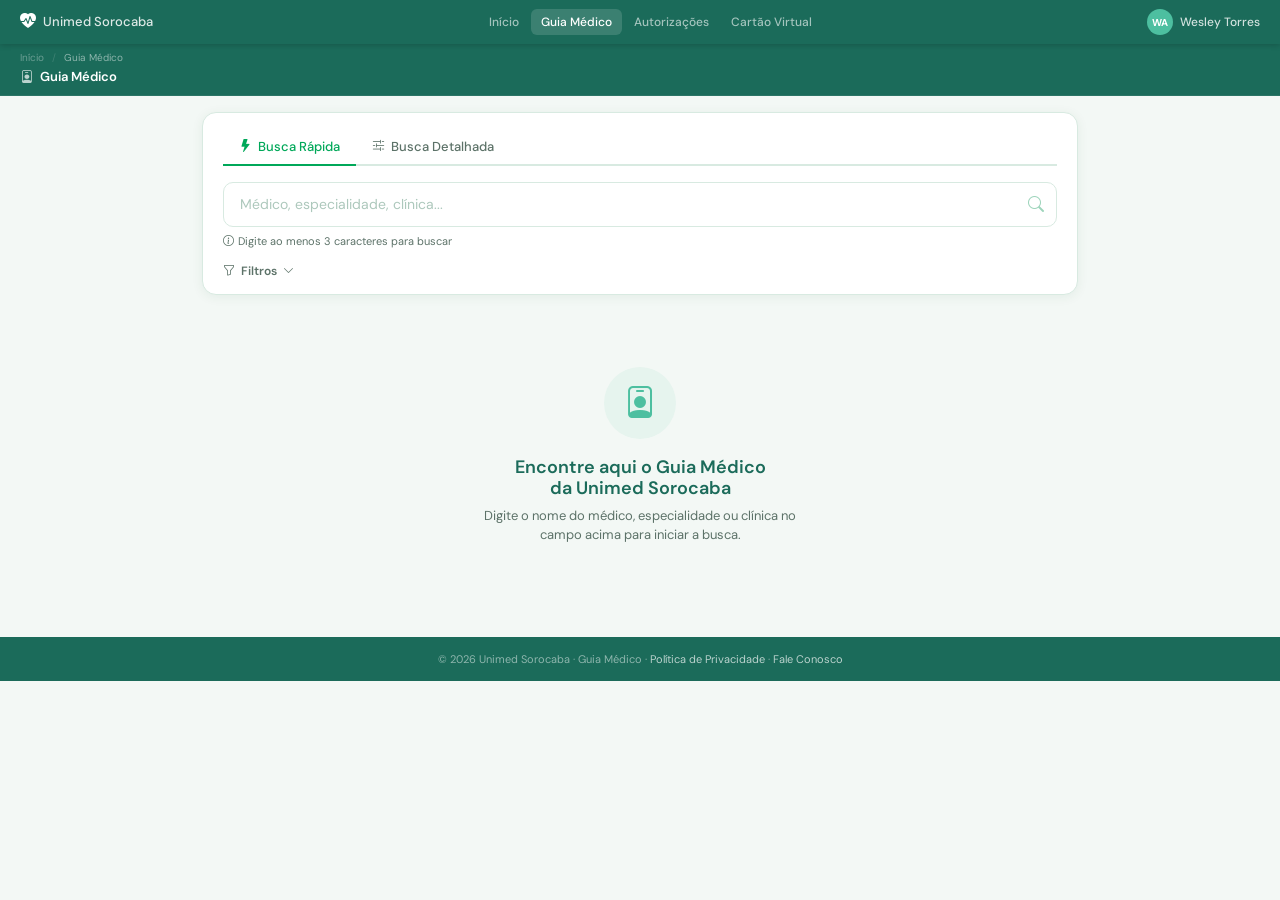
==== commit 3fc098ac: "Add files via upload" ====
--- a/guia_medico_unimed.html
+++ b/guia_medico_unimed.html
@@ -6,1061 +6,474 @@
 <title>Guia Médico – Unimed Sorocaba</title>
 <link href="https://cdn.jsdelivr.net/npm/bootstrap@5.3.3/dist/css/bootstrap.min.css" rel="stylesheet">
 <link href="https://cdn.jsdelivr.net/npm/bootstrap-icons@1.11.3/font/bootstrap-icons.css" rel="stylesheet">
-<link href="https://fonts.googleapis.com/css2?family=DM+Sans:wght@400;500;600&display=swap" rel="stylesheet">
+<link href="https://fonts.googleapis.com/css2?family=DM+Sans:wght@400;500;600;700&display=swap" rel="stylesheet">
 <style>
-  :root {
-    --u-dark:   #1B6B5A;
-    --u-green:  #00A859;
-    --u-teal:   #4DBFA0;
-    --u-light:  #E6F4EE;
-    --u-chip:   #9DD4BB;
-    --u-text:   #182820;
-    --u-muted:  #5C7268;
-    --u-border: #D8EAE1;
-    --u-bg:     #F3F8F5;
-    --u-white:  #FFFFFF;
-    --radius:   10px;
-    --radius-lg:16px;
-  }
-
-  *, *::before, *::after { box-sizing: border-box; }
-
-  body {
-    font-family: 'DM Sans', system-ui, sans-serif;
-    background: var(--u-bg);
-    color: var(--u-text);
-    min-height: 100vh;
-    margin: 0;
-  }
-
-  /* ── TOP NAV / HEADER COMPACTO ── */
-  .topnav {
-    background: var(--u-dark);
-    padding: 0 24px;
-    height: 46px;
-    display: flex;
-    align-items: center;
-    justify-content: space-between;
-    position: sticky;
-    top: 0;
-    z-index: 100;
-    box-shadow: 0 1px 8px rgba(0,0,0,0.18);
-  }
-  .topnav-brand {
-    display: flex;
-    align-items: center;
-    gap: 8px;
-    color: white;
-    font-size: 13px;
-    font-weight: 500;
-    text-decoration: none;
-    opacity: 0.85;
-  }
-  .topnav-brand .brand-icon {
-    width: 22px; height: 22px;
-    background: rgba(255,255,255,0.15);
-    border-radius: 5px;
-    display: flex; align-items: center; justify-content: center;
-    font-size: 12px;
-  }
-  .topnav-links {
-    display: flex;
-    gap: 2px;
-  }
-  .topnav-links a {
-    color: rgba(255,255,255,0.65);
-    font-size: 12px;
-    font-weight: 500;
-    padding: 4px 10px;
-    border-radius: 6px;
-    text-decoration: none;
-    transition: all .18s;
-  }
-  .topnav-links a:hover,
-  .topnav-links a.active {
-    background: rgba(255,255,255,0.15);
-    color: white;
-  }
-  .topnav-user {
-    display: flex;
-    align-items: center;
-    gap: 7px;
-    color: rgba(255,255,255,0.8);
-    font-size: 12px;
-    font-weight: 500;
-  }
-  .user-avatar {
-    width: 26px; height: 26px;
-    background: var(--u-teal);
-    border-radius: 50%;
-    display: flex; align-items: center; justify-content: center;
-    font-size: 11px;
-    font-weight: 600;
-    color: white;
-  }
-
-  /* ── HERO STRIP COMPACTO ── */
-  .hero-strip {
-    background: var(--u-dark);
-    padding: 10px 0 12px;
-    color: white;
-    border-bottom: 1px solid rgba(255,255,255,0.08);
-  }
-  .hero-strip h1 {
-    font-size: 14px;
-    font-weight: 600;
-    margin-bottom: 0;
-    display: flex;
-    align-items: center;
-    gap: 7px;
-  }
-  .hero-strip h1 i { font-size: 14px; opacity: 0.8; }
-  .hero-strip p { display: none; }
-  .hero-strip .breadcrumb {
-    background: none;
-    padding: 0;
-    margin-bottom: 4px;
-    font-size: 11px;
-    opacity: 0.55;
-  }
-  .hero-strip .breadcrumb-item + .breadcrumb-item::before {
-    color: rgba(255,255,255,0.4);
-  }
-  .hero-strip .breadcrumb-item a { color: rgba(255,255,255,0.75); text-decoration: none; }
-  .hero-strip .breadcrumb-item.active { color: white; }
-
-  /* ── SEARCH CARD ── */
-  .search-card {
-    background: var(--u-white);
-    border-radius: var(--radius-lg);
-    border: 1px solid var(--u-border);
-    box-shadow: 0 2px 16px rgba(0,80,40,0.08);
-    padding: 20px;
-    margin-top: 0;
-    position: relative;
-    z-index: 10;
-  }
-
-  /* tab nav */
-  .search-tabs {
-    display: flex;
-    gap: 0;
-    border-bottom: 2px solid var(--u-border);
-    margin-bottom: 20px;
-  }
-  .s-tab {
-    padding: 8px 18px 10px;
-    font-size: 14px;
-    font-weight: 500;
-    color: var(--u-muted);
-    cursor: pointer;
-    border-bottom: 2.5px solid transparent;
-    margin-bottom: -2px;
-    transition: all .18s;
-    display: flex; align-items: center; gap: 6px;
-    white-space: nowrap;
-  }
-  .s-tab.active {
-    color: var(--u-green);
-    border-bottom-color: var(--u-green);
-  }
-  .s-tab:hover:not(.active) { color: var(--u-dark); }
-
-  /* search row */
-  .search-row {
-    display: flex;
-    gap: 12px;
-    flex-wrap: wrap;
-  }
-  .search-main {
-    flex: 1;
-    min-width: 200px;
-    position: relative;
-  }
-  .search-main input {
-    width: 100%;
-    border: 1.5px solid var(--u-border);
-    border-radius: var(--radius);
-    padding: 11px 42px 11px 16px;
-    font-size: 14px;
-    font-family: inherit;
-    color: var(--u-text);
-    outline: none;
-    transition: border-color .2s, box-shadow .2s;
-  }
-  .search-main input:focus {
-    border-color: var(--u-green);
-    box-shadow: 0 0 0 3px rgba(0,168,89,0.1);
-  }
-  .search-main input::placeholder { color: #adc8bc; }
-  .search-main .si {
-    position: absolute; right: 13px; top: 50%;
-    transform: translateY(-50%);
-    color: var(--u-chip);
-    font-size: 17px;
-    pointer-events: none;
-  }
-  .sel-wrap {
-    position: relative;
-    min-width: 160px;
-  }
-  .sel-wrap select {
-    width: 100%;
-    border: 1.5px solid var(--u-border);
-    border-radius: var(--radius);
-    padding: 11px 36px 11px 14px;
-    font-size: 14px;
-    font-family: inherit;
-    color: var(--u-text);
-    background: white;
-    appearance: none;
-    outline: none;
-    cursor: pointer;
-    transition: border-color .2s;
-  }
-  .sel-wrap select:focus { border-color: var(--u-green); }
-  .sel-wrap::after {
-    content: "\F282";
-    font-family: "bootstrap-icons";
-    position: absolute; right: 12px; top: 50%;
-    transform: translateY(-50%);
-    color: var(--u-muted);
-    font-size: 14px;
-    pointer-events: none;
-  }
-  .btn-pesq {
-    background: var(--u-green);
-    color: white;
-    border: none;
-    border-radius: var(--radius);
-    padding: 11px 24px;
-    font-size: 14px;
-    font-weight: 600;
-    font-family: inherit;
-    cursor: pointer;
-    white-space: nowrap;
-    display: flex; align-items: center; gap: 7px;
-    transition: background .18s, transform .1s;
-  }
-  .btn-pesq:hover { background: var(--u-dark); }
-  .btn-pesq:active { transform: scale(.97); }
-
-  /* filter chips */
-  .filter-row {
-    display: flex;
-    gap: 8px;
-    flex-wrap: wrap;
-    margin-top: 14px;
-    padding-top: 14px;
-    border-top: 1px solid var(--u-border);
-    align-items: center;
-  }
-  .filter-label {
-    font-size: 12px;
-    font-weight: 600;
-    color: var(--u-muted);
-    text-transform: uppercase;
-    letter-spacing: 0.7px;
-    white-space: nowrap;
-    margin-right: 2px;
-  }
-  .chip {
-    display: inline-flex; align-items: center; gap: 5px;
-    background: var(--u-light);
-    color: #0F6E56;
-    border: 1.5px solid var(--u-chip);
-    border-radius: 20px;
-    padding: 5px 13px;
-    font-size: 12px;
-    font-weight: 600;
-    cursor: pointer;
-    user-select: none;
-    transition: all .15s;
-    white-space: nowrap;
-  }
-  .chip i { font-size: 12px; }
-  .chip.active, .chip:hover {
-    background: var(--u-green);
-    color: white;
-    border-color: var(--u-green);
-  }
-  .chip-count {
-    background: rgba(0,168,89,0.15);
-    color: var(--u-green);
-    border-radius: 10px;
-    padding: 1px 7px;
-    font-size: 11px;
-    font-weight: 700;
-  }
-  .chip.active .chip-count { background: rgba(255,255,255,0.25); color: white; }
-  .ms-auto-chip { margin-left: auto; }
-
-  /* ── RESULTS AREA ── */
-  .results-header {
-    display: flex;
-    align-items: center;
-    justify-content: space-between;
-    flex-wrap: wrap;
-    gap: 10px;
-    margin: 24px 0 16px;
-  }
-  .results-title {
-    font-size: 15px;
-    font-weight: 600;
-    color: var(--u-text);
-    display: flex; align-items: center; gap: 8px;
-  }
-  .results-title .count-badge {
-    background: var(--u-light);
-    color: var(--u-green);
-    border: 1px solid var(--u-chip);
-    border-radius: 20px;
-    padding: 2px 10px;
-    font-size: 12px;
-    font-weight: 700;
-  }
-  .sort-sel {
-    display: flex; align-items: center; gap: 8px;
-    font-size: 13px;
-    color: var(--u-muted);
-  }
-  .sort-sel select {
-    border: 1.5px solid var(--u-border);
-    border-radius: 7px;
-    padding: 5px 28px 5px 10px;
-    font-size: 13px;
-    font-family: inherit;
-    color: var(--u-text);
-    background: white;
-    appearance: none;
-    outline: none;
-    cursor: pointer;
-    background-image: url("data:image/svg+xml,%3Csvg xmlns='http://www.w3.org/2000/svg' width='12' height='12' viewBox='0 0 24 24' fill='none' stroke='%235C7268' stroke-width='2'%3E%3Cpath d='M6 9l6 6 6-6'/%3E%3C/svg%3E");
-    background-repeat: no-repeat;
-    background-position: right 8px center;
-  }
-
-  /* view toggle */
-  .view-toggle {
-    display: flex;
-    border: 1.5px solid var(--u-border);
-    border-radius: 8px;
-    overflow: hidden;
-  }
-  .vt-btn {
-    padding: 6px 10px;
-    background: white;
-    border: none;
-    cursor: pointer;
-    color: var(--u-muted);
-    font-size: 15px;
-    transition: all .15s;
-  }
-  .vt-btn.active { background: var(--u-light); color: var(--u-green); }
-  .vt-btn:first-child { border-right: 1.5px solid var(--u-border); }
-
-  /* ── CARDS GRID ── */
-  #resultGrid {
-    display: grid;
-    grid-template-columns: repeat(auto-fill, minmax(300px, 1fr));
-    gap: 14px;
-  }
-  #resultGrid.list-view {
-    grid-template-columns: 1fr;
-  }
-
-  .med-card {
-    background: var(--u-white);
-    border: 1px solid var(--u-border);
-    border-radius: var(--radius-lg);
-    padding: 18px;
-    cursor: pointer;
-    transition: box-shadow .2s, transform .15s, border-color .2s;
-    display: flex;
-    gap: 14px;
-    align-items: flex-start;
-    position: relative;
-    overflow: hidden;
-  }
-  .med-card::before {
-    content: '';
-    position: absolute;
-    left: 0; top: 0; bottom: 0;
-    width: 3px;
-    background: transparent;
-    transition: background .2s;
-  }
-  .med-card:hover {
-    box-shadow: 0 6px 24px rgba(0,100,60,0.12);
-    transform: translateY(-2px);
-    border-color: var(--u-chip);
-  }
-  .med-card:hover::before { background: var(--u-green); }
-
-  .med-avatar {
-    width: 52px; height: 52px;
-    border-radius: 50%;
-    background: var(--u-light);
-    border: 2px solid var(--u-chip);
-    display: flex; align-items: center; justify-content: center;
-    font-weight: 700;
-    font-size: 16px;
-    color: var(--u-dark);
-    flex-shrink: 0;
-  }
-  .med-info { flex: 1; min-width: 0; }
-  .med-name {
-    font-size: 15px;
-    font-weight: 600;
-    color: var(--u-text);
-    margin-bottom: 2px;
-    white-space: nowrap;
-    overflow: hidden;
-    text-overflow: ellipsis;
-  }
-  .med-esp {
-    font-size: 13px;
-    color: var(--u-green);
-    font-weight: 600;
-    margin-bottom: 8px;
-  }
-  .med-meta {
-    display: flex;
-    flex-wrap: wrap;
-    gap: 10px;
-  }
-  .med-meta-item {
-    display: flex; align-items: center; gap: 4px;
-    font-size: 12px;
-    color: var(--u-muted);
-  }
-  .med-meta-item i { font-size: 12px; }
-  .med-badges {
-    display: flex;
-    gap: 5px;
-    margin-top: 10px;
-    flex-wrap: wrap;
-  }
-  .badge-aps {
-    background: #E6F4EE; color: #0F6E56;
-    border: 1px solid var(--u-chip);
-    border-radius: 5px;
-    padding: 2px 9px;
-    font-size: 11px;
-    font-weight: 700;
-    display: inline-flex; align-items: center; gap: 3px;
-  }
-  .badge-urg {
-    background: #FEF3E2; color: #92400E;
-    border: 1px solid #F9C86D;
-    border-radius: 5px;
-    padding: 2px 9px;
-    font-size: 11px;
-    font-weight: 700;
-    display: inline-flex; align-items: center; gap: 3px;
-  }
-  .badge-tel {
-    background: #EEF2FF; color: #3730A3;
-    border: 1px solid #C7D2FE;
-    border-radius: 5px;
-    padding: 2px 9px;
-    font-size: 11px;
-    font-weight: 700;
-    display: inline-flex; align-items: center; gap: 3px;
-  }
-  .med-side {
-    display: flex;
-    flex-direction: column;
-    align-items: flex-end;
-    gap: 8px;
-    flex-shrink: 0;
-  }
-  .btn-agend {
-    background: var(--u-green);
-    color: white;
-    border: none;
-    border-radius: 8px;
-    padding: 7px 14px;
-    font-size: 12px;
-    font-weight: 600;
-    font-family: inherit;
-    cursor: pointer;
-    white-space: nowrap;
-    transition: background .15s;
-    display: flex; align-items: center; gap: 5px;
-  }
-  .btn-agend:hover { background: var(--u-dark); }
-  .btn-fav {
-    background: none;
-    border: 1.5px solid var(--u-border);
-    border-radius: 8px;
-    width: 32px; height: 32px;
-    display: flex; align-items: center; justify-content: center;
-    cursor: pointer;
-    color: var(--u-muted);
-    font-size: 15px;
-    transition: all .15s;
-  }
-  .btn-fav:hover, .btn-fav.active {
-    border-color: #F87171;
-    color: #EF4444;
-    background: #FEF2F2;
-  }
-
-  /* LIST VIEW */
-  #resultGrid.list-view .med-card {
-    flex-direction: row;
-    align-items: center;
-  }
-  #resultGrid.list-view .med-badges { margin-top: 6px; }
-  #resultGrid.list-view .med-side { flex-direction: row; align-items: center; }
-
-  /* ── EMPTY STATE ── */
-  .empty-state {
-    display: none;
-    flex-direction: column;
-    align-items: center;
-    padding: 60px 24px;
-    text-align: center;
-  }
-  .empty-state .empty-icon {
-    width: 64px; height: 64px;
-    background: var(--u-light);
-    border-radius: 50%;
-    display: flex; align-items: center; justify-content: center;
-    font-size: 28px;
-    color: var(--u-chip);
-    margin-bottom: 16px;
-  }
-  .empty-state h5 { font-size: 16px; font-weight: 600; color: var(--u-text); margin-bottom: 6px; }
-  .empty-state p { font-size: 14px; color: var(--u-muted); }
-
-  /* ── DETALHADA FORM ── */
-  #formDetalhada { display: none; }
-  .form-grid {
-    display: grid;
-    grid-template-columns: repeat(auto-fill, minmax(200px, 1fr));
-    gap: 14px;
-    margin-bottom: 16px;
-  }
-  .form-group-u label {
-    display: block;
-    font-size: 11px;
-    font-weight: 700;
-    text-transform: uppercase;
-    letter-spacing: 0.7px;
-    color: var(--u-muted);
-    margin-bottom: 6px;
-  }
-  .form-group-u input,
-  .form-group-u select {
-    width: 100%;
-    border: 1.5px solid var(--u-border);
-    border-radius: var(--radius);
-    padding: 10px 14px;
-    font-size: 14px;
-    font-family: inherit;
-    color: var(--u-text);
-    background: white;
-    outline: none;
-    transition: border-color .2s;
-    appearance: none;
-  }
-  .form-group-u input:focus,
-  .form-group-u select:focus { border-color: var(--u-green); }
-  .checkbox-grid {
-    display: flex; flex-wrap: wrap; gap: 8px;
-    margin-bottom: 16px;
-  }
-  .cchip {
-    display: inline-flex; align-items: center; gap: 6px;
-    background: var(--u-light);
-    color: #0F6E56;
-    border: 1.5px solid var(--u-chip);
-    border-radius: 20px;
-    padding: 6px 14px;
-    font-size: 13px;
-    font-weight: 600;
-    cursor: pointer;
-    user-select: none;
-    transition: all .15s;
-  }
-  .cchip.on { background: var(--u-green); color: white; border-color: var(--u-green); }
-  .form-actions { display: flex; gap: 10px; flex-wrap: wrap; }
-  .btn-buscar {
-    background: var(--u-green);
-    color: white;
-    border: none;
-    border-radius: var(--radius);
-    padding: 11px 28px;
-    font-size: 14px;
-    font-weight: 600;
-    font-family: inherit;
-    cursor: pointer;
-    display: flex; align-items: center; gap: 7px;
-    transition: background .18s;
-  }
-  .btn-buscar:hover { background: var(--u-dark); }
-  .btn-limpar {
-    background: white;
-    color: var(--u-muted);
-    border: 1.5px solid var(--u-border);
-    border-radius: var(--radius);
-    padding: 11px 20px;
-    font-size: 14px;
-    font-weight: 600;
-    font-family: inherit;
-    cursor: pointer;
-    display: flex; align-items: center; gap: 7px;
-    transition: all .18s;
-  }
-  .btn-limpar:hover { border-color: var(--u-chip); color: var(--u-dark); }
-
-  /* ── ALTERAÇÕES BANNER ── */
-  .alert-rede {
-    background: #FFFBEB;
-    border: 1px solid #FCD34D;
-    border-radius: var(--radius);
-    padding: 10px 16px;
-    font-size: 13px;
-    color: #92400E;
-    display: flex; align-items: center; gap: 8px;
-    margin-bottom: 16px;
-  }
-
-  /* ── PAGINATION ── */
-  .pagination-wrap {
-    display: flex;
-    justify-content: center;
-    gap: 6px;
-    margin-top: 28px;
-    padding-bottom: 32px;
-  }
-  .pg-btn {
-    width: 36px; height: 36px;
-    display: flex; align-items: center; justify-content: center;
-    border: 1.5px solid var(--u-border);
-    border-radius: 8px;
-    background: white;
-    color: var(--u-muted);
-    font-size: 13px;
-    font-weight: 600;
-    cursor: pointer;
-    transition: all .15s;
-  }
-  .pg-btn:hover { border-color: var(--u-chip); color: var(--u-green); }
-  .pg-btn.active { background: var(--u-green); border-color: var(--u-green); color: white; }
-
-  /* ── FOOTER ── */
-  .site-footer {
-    background: var(--u-dark);
-    color: rgba(255,255,255,0.6);
-    padding: 20px 0;
-    font-size: 12px;
-    text-align: center;
-    margin-top: auto;
-  }
-  .site-footer a { color: rgba(255,255,255,0.8); text-decoration: none; }
-
-  /* ── RESPONSIVE ── */
-  @media (max-width: 768px) {
-    .topnav-links { display: none; }
-    .topnav-user span { display: none; }
-    .hero-strip { padding: 24px 0 28px; }
-    .search-card { border-radius: 12px; padding: 16px; margin-top: -12px; }
-    .search-row { flex-direction: column; }
-    .sel-wrap { min-width: 100%; }
-    .btn-pesq { width: 100%; justify-content: center; }
-    .results-header { flex-direction: column; align-items: flex-start; gap: 8px; }
-    #resultGrid { grid-template-columns: 1fr; }
-    .med-side { display: none; }
-    .med-card { padding: 14px; }
-    .med-badges { margin-top: 8px; }
-  }
-
-  @media (min-width: 1200px) {
-    #resultGrid { grid-template-columns: repeat(3, 1fr); }
-  }
-
-  /* ── ANIMATIONS ── */
-  .med-card { animation: fadeUp .25s ease both; }
-  @keyframes fadeUp {
-    from { opacity: 0; transform: translateY(10px); }
-    to   { opacity: 1; transform: translateY(0); }
-  }
-  .med-card:nth-child(1)  { animation-delay: .04s; }
-  .med-card:nth-child(2)  { animation-delay: .08s; }
-  .med-card:nth-child(3)  { animation-delay: .12s; }
-  .med-card:nth-child(4)  { animation-delay: .16s; }
-  .med-card:nth-child(5)  { animation-delay: .20s; }
-  .med-card:nth-child(6)  { animation-delay: .24s; }
+:root {
+  --u-dark:   #1B6B5A;
+  --u-green:  #00A859;
+  --u-teal:   #4DBFA0;
+  --u-light:  #E6F4EE;
+  --u-chip:   #9DD4BB;
+  --u-text:   #182820;
+  --u-muted:  #5C7268;
+  --u-border: #D8EAE1;
+  --u-bg:     #F3F8F5;
+  --u-white:  #FFFFFF;
+  --r: 10px; --rl: 14px;
+}
+*,*::before,*::after{box-sizing:border-box;}
+body{font-family:'DM Sans',system-ui,sans-serif;background:var(--u-bg);color:var(--u-text);min-height:100vh;margin:0;}
+
+/* TOPNAV */
+.topnav{background:var(--u-dark);height:44px;padding:0 20px;display:flex;align-items:center;justify-content:space-between;position:sticky;top:0;z-index:200;box-shadow:0 1px 6px rgba(0,0,0,.2);}
+.topnav-brand{display:flex;align-items:center;gap:7px;color:rgba(255,255,255,.85);font-size:13px;font-weight:500;text-decoration:none;}
+.topnav-brand i{font-size:16px;color:white;}
+.tnav-links{display:flex;gap:2px;}
+.tnav-links a{color:rgba(255,255,255,.6);font-size:12px;font-weight:500;padding:4px 10px;border-radius:6px;text-decoration:none;transition:all .15s;}
+.tnav-links a:hover,.tnav-links a.active{background:rgba(255,255,255,.14);color:white;}
+.tnav-user{display:flex;align-items:center;gap:7px;color:rgba(255,255,255,.8);font-size:12px;font-weight:500;}
+.u-av{width:26px;height:26px;border-radius:50%;background:var(--u-teal);display:flex;align-items:center;justify-content:center;font-size:10px;font-weight:700;color:white;}
+
+/* SUBHEADER */
+.subhdr{background:var(--u-dark);padding:6px 20px 8px;border-bottom:1px solid rgba(255,255,255,.07);}
+.bc{margin:0 0 2px;padding:0;background:none;font-size:10px;opacity:.5;}
+.bc .breadcrumb-item+.breadcrumb-item::before{color:rgba(255,255,255,.3);}
+.bc .breadcrumb-item a{color:rgba(255,255,255,.7);text-decoration:none;}
+.bc .breadcrumb-item.active{color:white;}
+.subhdr-title{font-size:13px;font-weight:600;color:white;display:flex;align-items:center;gap:7px;margin:0;}
+.subhdr-title i{opacity:.7;}
+
+/* SEARCH CARD */
+.sc{background:var(--u-white);border-radius:var(--rl);border:1px solid var(--u-border);box-shadow:0 2px 12px rgba(0,80,40,.07);padding:18px 20px 14px;}
+.s-tabs{display:flex;border-bottom:2px solid var(--u-border);margin-bottom:16px;}
+.s-tab{padding:6px 16px 8px;font-size:13px;font-weight:500;color:var(--u-muted);cursor:pointer;border-bottom:2.5px solid transparent;margin-bottom:-2px;transition:all .15s;display:flex;align-items:center;gap:6px;}
+.s-tab.active{color:var(--u-green);border-bottom-color:var(--u-green);}
+.s-tab:hover:not(.active){color:var(--u-dark);}
+
+/* SEARCH BOX */
+.sbox{position:relative;}
+.sbox input{width:100%;border:1.5px solid var(--u-border);border-radius:var(--r);padding:11px 44px 11px 16px;font-size:14px;font-family:inherit;color:var(--u-text);outline:none;transition:border-color .2s,box-shadow .2s;}
+.sbox input:focus{border-color:var(--u-green);box-shadow:0 0 0 3px rgba(0,168,89,.1);}
+.sbox input::placeholder{color:#adc8bc;}
+.sbox .si{position:absolute;right:13px;top:50%;transform:translateY(-50%);font-size:16px;color:var(--u-chip);pointer-events:none;}
+.sbox .scl{position:absolute;right:13px;top:50%;transform:translateY(-50%);font-size:16px;color:var(--u-muted);cursor:pointer;display:none;background:none;border:none;padding:0;}
+.shint{font-size:11px;color:var(--u-muted);margin-top:6px;display:flex;align-items:center;gap:4px;}
+
+/* FILTROS */
+.filt-toggle{display:flex;align-items:center;gap:6px;background:none;border:none;cursor:pointer;font-size:12px;font-weight:600;color:var(--u-muted);padding:0;margin-top:12px;transition:color .15s;font-family:inherit;}
+.filt-toggle:hover{color:var(--u-green);}
+.filt-toggle .arr{font-size:11px;transition:transform .2s;}
+.filt-toggle.open .arr{transform:rotate(180deg);}
+.filt-panel{display:none;padding-top:10px;}
+.filt-panel.open{display:block;}
+.flabel{font-size:10px;font-weight:700;text-transform:uppercase;letter-spacing:.8px;color:var(--u-muted);margin-bottom:8px;}
+.chips{display:flex;flex-wrap:wrap;gap:7px;}
+.chip{display:inline-flex;align-items:center;gap:5px;background:var(--u-light);color:#0F6E56;border:1.5px solid var(--u-chip);border-radius:20px;padding:4px 12px;font-size:12px;font-weight:600;cursor:pointer;user-select:none;transition:all .15s;white-space:nowrap;}
+.chip i{font-size:11px;}
+.ccount{background:rgba(0,168,89,.15);color:var(--u-green);border-radius:10px;padding:0 6px;font-size:10px;font-weight:700;}
+.chip.active,.chip:hover{background:var(--u-green);color:white;border-color:var(--u-green);}
+.chip.active .ccount{background:rgba(255,255,255,.25);color:white;}
+.rede-lnk{font-size:12px;color:var(--u-green);font-weight:600;text-decoration:none;display:flex;align-items:center;gap:4px;margin-top:10px;}
+.rede-lnk:hover{text-decoration:underline;}
+
+/* DETALHADA */
+#formDet{display:none;}
+.fgrid{display:grid;grid-template-columns:repeat(auto-fill,minmax(180px,1fr));gap:12px;margin-bottom:14px;}
+.fg label{display:block;font-size:10px;font-weight:700;text-transform:uppercase;letter-spacing:.7px;color:var(--u-muted);margin-bottom:5px;}
+.fg input,.fg select{width:100%;border:1.5px solid var(--u-border);border-radius:var(--r);padding:9px 12px;font-size:13px;font-family:inherit;color:var(--u-text);background:white;appearance:none;outline:none;transition:border-color .2s;}
+.fg input:focus,.fg select:focus{border-color:var(--u-green);}
+.dlabel{font-size:10px;font-weight:700;text-transform:uppercase;letter-spacing:.7px;color:var(--u-muted);margin-bottom:8px;}
+.dchips{display:flex;flex-wrap:wrap;gap:7px;margin-bottom:14px;}
+.dchip{display:inline-flex;align-items:center;gap:5px;background:var(--u-light);color:#0F6E56;border:1.5px solid var(--u-chip);border-radius:20px;padding:5px 13px;font-size:12px;font-weight:600;cursor:pointer;user-select:none;transition:all .15s;}
+.dchip.on{background:var(--u-green);color:white;border-color:var(--u-green);}
+.dact{display:flex;gap:10px;flex-wrap:wrap;}
+.btn-buscar{background:var(--u-green);color:white;border:none;border-radius:var(--r);padding:10px 24px;font-size:13px;font-weight:600;font-family:inherit;cursor:pointer;display:flex;align-items:center;gap:6px;transition:background .15s;}
+.btn-buscar:hover{background:var(--u-dark);}
+.btn-limpar{background:white;color:var(--u-muted);border:1.5px solid var(--u-border);border-radius:var(--r);padding:10px 18px;font-size:13px;font-weight:600;font-family:inherit;cursor:pointer;display:flex;align-items:center;gap:6px;transition:all .15s;}
+.btn-limpar:hover{border-color:var(--u-chip);color:var(--u-dark);}
+
+/* EMPTY STATE */
+.empty-st{display:flex;flex-direction:column;align-items:center;padding:56px 24px;text-align:center;}
+.e-icon{width:72px;height:72px;background:var(--u-light);border-radius:50%;display:flex;align-items:center;justify-content:center;margin-bottom:18px;}
+.e-icon i{font-size:32px;color:var(--u-teal);}
+.empty-st h4{font-size:18px;font-weight:600;color:var(--u-dark);margin-bottom:6px;}
+.empty-st p{font-size:13px;color:var(--u-muted);max-width:340px;margin:0;}
+
+/* NO RESULTS */
+.no-res{display:none;flex-direction:column;align-items:center;padding:40px 24px;text-align:center;}
+.no-res i{font-size:32px;color:var(--u-chip);margin-bottom:10px;}
+.no-res p{font-size:13px;color:var(--u-muted);}
+
+/* RESULTS */
+.res-hdr{display:flex;align-items:center;justify-content:space-between;flex-wrap:wrap;gap:10px;margin:20px 0 12px;}
+.res-title{font-size:14px;font-weight:600;color:var(--u-text);display:flex;align-items:center;gap:8px;}
+.cbadge{background:var(--u-light);color:var(--u-green);border:1px solid var(--u-chip);border-radius:20px;padding:1px 10px;font-size:11px;font-weight:700;}
+.sort-sel{display:flex;align-items:center;gap:7px;font-size:12px;color:var(--u-muted);}
+.sort-sel select{border:1.5px solid var(--u-border);border-radius:7px;padding:4px 28px 4px 9px;font-size:12px;font-family:inherit;color:var(--u-text);background:white url("data:image/svg+xml,%3Csvg xmlns='http://www.w3.org/2000/svg' width='11' height='11' viewBox='0 0 24 24' fill='none' stroke='%235C7268' stroke-width='2'%3E%3Cpath d='M6 9l6 6 6-6'/%3E%3C/svg%3E") no-repeat right 8px center;appearance:none;outline:none;cursor:pointer;}
+
+/* MED CARD */
+.med-card{background:var(--u-white);border:1px solid var(--u-border);border-radius:var(--rl);overflow:hidden;transition:box-shadow .2s,border-color .2s;margin-bottom:10px;animation:fadeUp .22s ease both;}
+.med-card:hover{box-shadow:0 4px 20px rgba(0,100,60,.11);border-color:var(--u-chip);}
+@keyframes fadeUp{from{opacity:0;transform:translateY(8px);}to{opacity:1;transform:translateY(0);}}
+.med-card:nth-child(1){animation-delay:.03s}.med-card:nth-child(2){animation-delay:.07s}.med-card:nth-child(3){animation-delay:.11s}.med-card:nth-child(4){animation-delay:.15s}.med-card:nth-child(5){animation-delay:.19s}.med-card:nth-child(6){animation-delay:.23s}
+
+.mc-head{display:flex;align-items:center;gap:12px;padding:13px 16px;cursor:pointer;user-select:none;}
+.mc-av{width:42px;height:42px;border-radius:50%;background:var(--u-light);border:2px solid var(--u-chip);display:flex;align-items:center;justify-content:center;font-weight:700;font-size:13px;color:var(--u-dark);flex-shrink:0;}
+.mc-inf{flex:1;min-width:0;}
+.mc-name{font-size:14px;font-weight:600;color:var(--u-text);white-space:nowrap;overflow:hidden;text-overflow:ellipsis;margin-bottom:1px;}
+.mc-esp{font-size:12px;color:var(--u-green);font-weight:600;}
+.mc-bgs{display:flex;gap:5px;margin-top:5px;flex-wrap:wrap;}
+.mc-rgt{display:flex;flex-direction:column;align-items:flex-end;gap:6px;flex-shrink:0;}
+.btn-exp{background:none;border:1.5px solid var(--u-border);border-radius:7px;width:30px;height:30px;display:flex;align-items:center;justify-content:center;cursor:pointer;color:var(--u-muted);font-size:14px;transition:all .15s;}
+.btn-exp:hover{border-color:var(--u-chip);color:var(--u-green);}
+.btn-exp.open{background:var(--u-light);border-color:var(--u-chip);color:var(--u-green);}
+.btn-exp i{transition:transform .2s;}
+.btn-exp.open i{transform:rotate(180deg);}
+
+.mc-body{display:none;border-top:1px solid var(--u-border);padding:12px 16px 14px;background:#FAFCFB;}
+.mc-body.open{display:block;}
+.mc-crm{font-size:11px;color:var(--u-muted);margin-bottom:8px;}
+.mc-meta{display:flex;flex-wrap:wrap;gap:12px;margin-bottom:10px;}
+.mc-mi{display:flex;align-items:center;gap:5px;font-size:12px;color:var(--u-muted);}
+.mc-mi i{font-size:12px;color:var(--u-teal);}
+.mc-acts{display:flex;gap:8px;flex-wrap:wrap;margin-top:4px;}
+.btn-ag{background:var(--u-green);color:white;border:none;border-radius:8px;padding:7px 16px;font-size:12px;font-weight:600;font-family:inherit;cursor:pointer;display:flex;align-items:center;gap:5px;transition:background .15s;}
+.btn-ag:hover{background:var(--u-dark);}
+.btn-mp{background:white;color:var(--u-dark);border:1.5px solid var(--u-border);border-radius:8px;padding:7px 14px;font-size:12px;font-weight:600;font-family:inherit;cursor:pointer;display:flex;align-items:center;gap:5px;transition:all .15s;}
+.btn-mp:hover{border-color:var(--u-chip);background:var(--u-light);}
+.btn-zap{background:#25D366;color:white;border:none;border-radius:8px;padding:7px 14px;font-size:12px;font-weight:600;font-family:inherit;cursor:pointer;display:flex;align-items:center;gap:5px;transition:background .15s;margin-left:auto;}
+.btn-zap:hover{background:#1ebe5d;}
+
+/* BADGES */
+.b-aps{background:#E6F4EE;color:#0F6E56;border:1px solid var(--u-chip);border-radius:5px;padding:2px 8px;font-size:10px;font-weight:700;display:inline-flex;align-items:center;gap:3px;}
+.b-urg{background:#FEF3E2;color:#92400E;border:1px solid #F9C86D;border-radius:5px;padding:2px 8px;font-size:10px;font-weight:700;display:inline-flex;align-items:center;gap:3px;}
+.b-tel{background:#EEF2FF;color:#3730A3;border:1px solid #C7D2FE;border-radius:5px;padding:2px 8px;font-size:10px;font-weight:700;display:inline-flex;align-items:center;gap:3px;}
+
+/* PAGINATION */
+.pgn{display:flex;justify-content:center;gap:5px;margin-top:20px;padding-bottom:32px;}
+.pgb{width:34px;height:34px;display:flex;align-items:center;justify-content:center;border:1.5px solid var(--u-border);border-radius:8px;background:white;color:var(--u-muted);font-size:12px;font-weight:600;cursor:pointer;transition:all .15s;}
+.pgb:hover{border-color:var(--u-chip);color:var(--u-green);}
+.pgb.active{background:var(--u-green);border-color:var(--u-green);color:white;}
+
+/* FOOTER */
+.footer{background:var(--u-dark);color:rgba(255,255,255,.5);padding:14px 0;font-size:11px;text-align:center;margin-top:20px;}
+.footer a{color:rgba(255,255,255,.7);text-decoration:none;}
+
+/* SHARE MODAL */
+.sh-ov{display:none;position:fixed;inset:0;background:rgba(0,0,0,.55);z-index:500;align-items:center;justify-content:center;}
+.sh-ov.open{display:flex;}
+.sh-modal{background:white;border-radius:16px;padding:24px;max-width:400px;width:90%;animation:popIn .2s ease;}
+@keyframes popIn{from{transform:scale(.92);opacity:0;}to{transform:scale(1);opacity:1;}}
+.sh-modal h5{font-size:15px;font-weight:700;color:var(--u-dark);margin-bottom:4px;display:flex;align-items:center;gap:8px;}
+.sh-modal p{font-size:12px;color:var(--u-muted);margin-bottom:14px;}
+#shareCanvas{width:100%;border-radius:10px;border:1px solid var(--u-border);margin-bottom:14px;}
+.sh-acts{display:flex;gap:10px;}
+.btn-szap{flex:1;background:#25D366;color:white;border:none;border-radius:10px;padding:11px;font-size:13px;font-weight:700;font-family:inherit;cursor:pointer;display:flex;align-items:center;justify-content:center;gap:7px;transition:background .15s;}
+.btn-szap:hover{background:#1ebe5d;}
+.btn-can{background:white;color:var(--u-muted);border:1.5px solid var(--u-border);border-radius:10px;padding:11px 18px;font-size:13px;font-weight:600;font-family:inherit;cursor:pointer;transition:all .15s;}
+.btn-can:hover{border-color:var(--u-chip);}
+
+@media(max-width:576px){.tnav-links{display:none;}.tnav-user span{display:none;}}
 </style>
 </head>
 <body>
 
-<!-- TOP NAV -->
+<!-- TOPNAV -->
 <nav class="topnav">
-  <a href="#" class="topnav-brand">
-    <div class="brand-icon"><i class="bi bi-heart-pulse-fill text-white"></i></div>
-    Unimed Sorocaba
-  </a>
-  <div class="topnav-links d-none d-md-flex">
+  <a href="#" class="topnav-brand"><i class="bi bi-heart-pulse-fill"></i> Unimed Sorocaba</a>
+  <div class="tnav-links d-none d-md-flex">
     <a href="#">Início</a>
     <a href="#" class="active">Guia Médico</a>
     <a href="#">Autorizações</a>
     <a href="#">Cartão Virtual</a>
-    <a href="#">Serviços</a>
-  </div>
-  <div class="topnav-user">
-    <div class="user-avatar">WA</div>
+  </div>
+  <div class="tnav-user">
+    <div class="u-av">WA</div>
     <span>Wesley Torres</span>
   </div>
 </nav>
 
-<!-- HERO -->
-<div class="hero-strip">
-  <div class="container">
-    <nav aria-label="breadcrumb">
-      <ol class="breadcrumb">
-        <li class="breadcrumb-item"><a href="#">Início</a></li>
-        <li class="breadcrumb-item active">Guia Médico</li>
-      </ol>
-    </nav>
-    <h1><i class="bi bi-person-badge me-2"></i>Guia Médico</h1>
-    <p>Encontre médicos, especialidades e clínicas credenciadas na sua região</p>
-  </div>
+<!-- SUBHEADER -->
+<div class="subhdr">
+  <nav aria-label="breadcrumb">
+    <ol class="bc breadcrumb">
+      <li class="breadcrumb-item"><a href="#">Início</a></li>
+      <li class="breadcrumb-item active">Guia Médico</li>
+    </ol>
+  </nav>
+  <p class="subhdr-title"><i class="bi bi-person-badge"></i> Guia Médico</p>
 </div>
 
-<!-- MAIN CONTENT -->
-<div class="container py-4">
+<!-- MAIN -->
+<div class="container py-3" style="max-width:900px;">
 
   <!-- SEARCH CARD -->
-  <div class="search-card">
-
-    <!-- tabs -->
-    <div class="search-tabs">
-      <div class="s-tab active" onclick="switchTab('rapida', this)" id="tabRapidaBtn">
-        <i class="bi bi-lightning-fill"></i> Busca Rápida
-      </div>
-      <div class="s-tab" onclick="switchTab('detalhada', this)" id="tabDetalhadaBtn">
-        <i class="bi bi-sliders2"></i> Busca Detalhada
-      </div>
-    </div>
-
-    <!-- BUSCA RÁPIDA -->
-    <div id="formRapida">
-      <div class="search-row">
-        <div class="search-main">
-          <input type="text" id="searchInput" placeholder="Médico, especialidade, clínica, endereço, cidade..." oninput="filterCards()">
-          <i class="bi bi-search si"></i>
-        </div>
-        <button class="btn-pesq" onclick="filterCards()">
-          <i class="bi bi-search"></i> Pesquisar
-        </button>
-      </div>
-
-      <div class="filter-row">
-        <span class="filter-label">Filtros:</span>
-        <div class="chip active" onclick="setFilter('todos', this)">
-          <i class="bi bi-grid-fill"></i> Todos <span class="chip-count">6</span>
-        </div>
-        <div class="chip" onclick="setFilter('urg', this)">
-          <i class="bi bi-heart-pulse-fill"></i> Urgência e Emergência <span class="chip-count">2</span>
-        </div>
-        <div class="chip" onclick="setFilter('aps', this)">
-          <i class="bi bi-house-heart-fill"></i> APS <span class="chip-count">2</span>
-        </div>
-        <div class="chip" onclick="setFilter('tel', this)">
-          <i class="bi bi-camera-video-fill"></i> Teleconsulta <span class="chip-count">3</span>
-        </div>
-        <a href="#" class="ms-auto-chip" style="font-size:12px; color:var(--u-green); font-weight:600; text-decoration:none; display:flex; align-items:center; gap:4px;">
-          <i class="bi bi-exclamation-circle"></i> Alterações na Rede Credenciada
-        </a>
-      </div>
-    </div>
-
-    <!-- BUSCA DETALHADA -->
-    <div id="formDetalhada">
-      <div class="form-grid">
-        <div class="form-group-u">
-          <label>Nome / Especialidade</label>
-          <input type="text" placeholder="Ex: Cardiologia, Dr. Silva...">
-        </div>
-        <div class="form-group-u">
-          <label>Cidade</label>
-          <select>
-            <option value="">Selecione...</option>
-            <option>Sorocaba</option>
-            <option>Votorantim</option>
-            <option>Itu</option>
-            <option>Mairinque</option>
-          </select>
-        </div>
-        <div class="form-group-u">
-          <label>Bairro / Região</label>
-          <input type="text" placeholder="Ex: Centro, Norte...">
-        </div>
-        <div class="form-group-u">
-          <label>Disponibilidade</label>
-          <select>
-            <option value="">Qualquer horário</option>
-            <option>Manhã (6h – 12h)</option>
-            <option>Tarde (12h – 18h)</option>
-            <option>Noite (18h – 22h)</option>
-          </select>
-        </div>
-      </div>
-      <div style="font-size:11px; font-weight:700; text-transform:uppercase; letter-spacing:.7px; color:var(--u-muted); margin-bottom:8px;">Tipo de atendimento</div>
-      <div class="checkbox-grid">
-        <div class="cchip" onclick="this.classList.toggle('on')"><i class="bi bi-building"></i> Presencial</div>
-        <div class="cchip" onclick="this.classList.toggle('on')"><i class="bi bi-camera-video"></i> Teleconsulta</div>
-        <div class="cchip" onclick="this.classList.toggle('on')"><i class="bi bi-heart-pulse"></i> Urgência</div>
-        <div class="cchip" onclick="this.classList.toggle('on')"><i class="bi bi-house-heart"></i> APS</div>
-        <div class="cchip" onclick="this.classList.toggle('on')"><i class="bi bi-star"></i> Fácil</div>
-      </div>
-      <div class="form-actions">
-        <button class="btn-buscar"><i class="bi bi-search"></i> Pesquisar</button>
+  <div class="sc mb-3">
+    <div class="s-tabs">
+      <div class="s-tab active" onclick="switchTab('r',this)"><i class="bi bi-lightning-fill"></i> Busca Rápida</div>
+      <div class="s-tab" onclick="switchTab('d',this)"><i class="bi bi-sliders2"></i> Busca Detalhada</div>
+    </div>
+
+    <!-- RÁPIDA -->
+    <div id="formR">
+      <div class="sbox">
+        <input type="text" id="sInput" placeholder="Médico, especialidade, clínica..." oninput="onSearch(this.value)" autocomplete="off">
+        <i class="bi bi-search si" id="sIco"></i>
+        <button class="scl" id="sClr" onclick="clearS()"><i class="bi bi-x-circle-fill"></i></button>
+      </div>
+      <div class="shint"><i class="bi bi-info-circle"></i> Digite ao menos 3 caracteres para buscar</div>
+      <!-- filtros recolhidos -->
+      <button class="filt-toggle" id="ftog" onclick="toggleF()">
+        <i class="bi bi-funnel"></i> Filtros <i class="bi bi-chevron-down arr"></i>
+      </button>
+      <div class="filt-panel" id="fpanel">
+        <div class="flabel">Tipo de credenciamento</div>
+        <div class="chips">
+          <div class="chip active" onclick="setF('todos',this)"><i class="bi bi-grid-fill"></i> Todos <span class="ccount" id="cAll">6</span></div>
+          <div class="chip" onclick="setF('urg',this)"><i class="bi bi-heart-pulse-fill"></i> Urgência e Emergência <span class="ccount">2</span></div>
+          <div class="chip" onclick="setF('aps',this)"><i class="bi bi-house-heart-fill"></i> APS <span class="ccount">2</span></div>
+          <div class="chip" onclick="setF('tel',this)"><i class="bi bi-camera-video-fill"></i> Teleconsulta <span class="ccount">3</span></div>
+        </div>
+        <a href="#" class="rede-lnk"><i class="bi bi-exclamation-circle"></i> Alterações na Rede Credenciada</a>
+      </div>
+    </div>
+
+    <!-- DETALHADA -->
+    <div id="formDet">
+      <div class="fgrid">
+        <div class="fg"><label>Nome / Especialidade</label><input type="text" placeholder="Ex: Cardiologia, Dr. Silva..."></div>
+        <div class="fg"><label>Cidade</label><select><option value="">Selecione...</option><option>Sorocaba</option><option>Votorantim</option><option>Itu</option><option>Mairinque</option><option>São Roque</option></select></div>
+        <div class="fg"><label>Bairro / Região</label><input type="text" placeholder="Ex: Centro, Norte..."></div>
+        <div class="fg"><label>Disponibilidade</label><select><option value="">Qualquer horário</option><option>Manhã (6h–12h)</option><option>Tarde (12h–18h)</option><option>Noite (18h–22h)</option></select></div>
+      </div>
+      <div class="dlabel">Tipo de atendimento</div>
+      <div class="dchips">
+        <div class="dchip" onclick="this.classList.toggle('on')"><i class="bi bi-building"></i> Presencial</div>
+        <div class="dchip" onclick="this.classList.toggle('on')"><i class="bi bi-camera-video"></i> Teleconsulta</div>
+        <div class="dchip" onclick="this.classList.toggle('on')"><i class="bi bi-heart-pulse"></i> Urgência</div>
+        <div class="dchip" onclick="this.classList.toggle('on')"><i class="bi bi-house-heart"></i> APS</div>
+        <div class="dchip" onclick="this.classList.toggle('on')"><i class="bi bi-star"></i> Fácil</div>
+      </div>
+      <div class="dact">
+        <button class="btn-buscar" onclick="detSearch()"><i class="bi bi-search"></i> Pesquisar</button>
         <button class="btn-limpar"><i class="bi bi-arrow-counterclockwise"></i> Limpar Filtros</button>
       </div>
-      <p style="font-size:12px; color:var(--u-muted); margin-top:14px; margin-bottom:0;">
-        Se você é cliente, <a href="#" style="color:var(--u-green); font-weight:600;">clique aqui</a> e faça seu login para ver resultados personalizados.
-      </p>
-    </div>
-
-  </div>
-  <!-- /search-card -->
-
-  <!-- RESULTS HEADER -->
-  <div class="results-header" id="resultsArea">
-    <div class="results-title">
-      Resultados
-      <span class="count-badge" id="countBadge">6 médicos</span>
-    </div>
-    <div class="d-flex align-items-center gap-3">
+    </div>
+  </div>
+
+  <!-- EMPTY STATE -->
+  <div id="ES" class="empty-st">
+    <div class="e-icon"><i class="bi bi-person-badge"></i></div>
+    <h4>Encontre aqui o Guia Médico<br>da Unimed Sorocaba</h4>
+    <p>Digite o nome do médico, especialidade ou clínica no campo acima para iniciar a busca.</p>
+  </div>
+
+  <!-- NO RESULTS -->
+  <div id="NR" class="no-res">
+    <i class="bi bi-search"></i>
+    <p>Nenhum médico encontrado para "<strong id="NRterm"></strong>".<br>Tente outros termos ou remova filtros.</p>
+  </div>
+
+  <!-- RESULTS -->
+  <div id="RS" style="display:none;">
+    <div class="res-hdr">
+      <div class="res-title">Resultados <span class="cbadge" id="cbg">0</span></div>
       <div class="sort-sel">
-        <i class="bi bi-sort-down text-muted"></i>
-        <select>
-          <option>Mais próximos</option>
-          <option>Ordem A–Z</option>
-          <option>Especialidade</option>
-        </select>
-      </div>
-      <div class="view-toggle">
-        <button class="vt-btn active" id="gridBtn" onclick="setView('grid')"><i class="bi bi-grid-3x3-gap"></i></button>
-        <button class="vt-btn" id="listBtn" onclick="setView('list')"><i class="bi bi-list-ul"></i></button>
-      </div>
-    </div>
-  </div>
-
-  <!-- CARDS GRID -->
-  <div id="resultGrid">
-
-    <div class="med-card" data-name="ana paula ferreira" data-esp="clínica médica" data-tipo="aps" data-cidade="sorocaba">
-      <div class="med-avatar">AP</div>
-      <div class="med-info">
-        <div class="med-name">Dra. Ana Paula Ferreira</div>
-        <div class="med-esp">Clínica Médica</div>
-        <div class="med-meta">
-          <span class="med-meta-item"><i class="bi bi-geo-alt-fill"></i> Sorocaba Centro</span>
-          <span class="med-meta-item"><i class="bi bi-clock-fill"></i> Seg–Sex 8h–18h</span>
-          <span class="med-meta-item"><i class="bi bi-telephone-fill"></i> (15) 3213-0000</span>
-        </div>
-        <div class="med-badges">
-          <span class="badge-aps"><i class="bi bi-house-heart-fill"></i> APS</span>
-          <span class="badge-tel"><i class="bi bi-camera-video-fill"></i> Teleconsulta</span>
-        </div>
-      </div>
-      <div class="med-side">
-        <button class="btn-agend"><i class="bi bi-calendar-plus"></i> Agendar</button>
-        <button class="btn-fav" onclick="toggleFav(this)"><i class="bi bi-heart"></i></button>
-      </div>
-    </div>
-
-    <div class="med-card" data-name="carlos henrique lima" data-esp="cardiologia" data-tipo="urg" data-cidade="votorantim">
-      <div class="med-avatar">CH</div>
-      <div class="med-info">
-        <div class="med-name">Dr. Carlos Henrique Lima</div>
-        <div class="med-esp">Cardiologia</div>
-        <div class="med-meta">
-          <span class="med-meta-item"><i class="bi bi-geo-alt-fill"></i> Votorantim</span>
-          <span class="med-meta-item"><i class="bi bi-clock-fill"></i> Seg–Qui 7h–19h</span>
-          <span class="med-meta-item"><i class="bi bi-telephone-fill"></i> (15) 3222-1000</span>
-        </div>
-        <div class="med-badges">
-          <span class="badge-urg"><i class="bi bi-heart-pulse-fill"></i> Urgência</span>
-        </div>
-      </div>
-      <div class="med-side">
-        <button class="btn-agend"><i class="bi bi-calendar-plus"></i> Agendar</button>
-        <button class="btn-fav" onclick="toggleFav(this)"><i class="bi bi-heart"></i></button>
-      </div>
-    </div>
-
-    <div class="med-card" data-name="mariana costa ribeiro" data-esp="pediatria" data-tipo="tel" data-cidade="sorocaba">
-      <div class="med-avatar">MC</div>
-      <div class="med-info">
-        <div class="med-name">Dra. Mariana Costa Ribeiro</div>
-        <div class="med-esp">Pediatria</div>
-        <div class="med-meta">
-          <span class="med-meta-item"><i class="bi bi-geo-alt-fill"></i> Sorocaba Norte</span>
-          <span class="med-meta-item"><i class="bi bi-clock-fill"></i> Ter–Sáb 8h–17h</span>
-          <span class="med-meta-item"><i class="bi bi-telephone-fill"></i> (15) 3280-5500</span>
-        </div>
-        <div class="med-badges">
-          <span class="badge-tel"><i class="bi bi-camera-video-fill"></i> Teleconsulta</span>
-        </div>
-      </div>
-      <div class="med-side">
-        <button class="btn-agend"><i class="bi bi-calendar-plus"></i> Agendar</button>
-        <button class="btn-fav" onclick="toggleFav(this)"><i class="bi bi-heart"></i></button>
-      </div>
-    </div>
-
-    <div class="med-card" data-name="roberto fonseca" data-esp="ortopedia e traumatologia" data-tipo="urg" data-cidade="itu">
-      <div class="med-avatar">RF</div>
-      <div class="med-info">
-        <div class="med-name">Dr. Roberto Fonseca</div>
-        <div class="med-esp">Ortopedia e Traumatologia</div>
-        <div class="med-meta">
-          <span class="med-meta-item"><i class="bi bi-geo-alt-fill"></i> Itu</span>
-          <span class="med-meta-item"><i class="bi bi-clock-fill"></i> Seg–Sex 9h–18h</span>
-          <span class="med-meta-item"><i class="bi bi-telephone-fill"></i> (11) 4023-8800</span>
-        </div>
-        <div class="med-badges">
-          <span class="badge-urg"><i class="bi bi-heart-pulse-fill"></i> Urgência</span>
-          <span class="badge-tel"><i class="bi bi-camera-video-fill"></i> Teleconsulta</span>
-        </div>
-      </div>
-      <div class="med-side">
-        <button class="btn-agend"><i class="bi bi-calendar-plus"></i> Agendar</button>
-        <button class="btn-fav" onclick="toggleFav(this)"><i class="bi bi-heart"></i></button>
-      </div>
-    </div>
-
-    <div class="med-card" data-name="fernanda melo" data-esp="ginecologia e obstetrícia" data-tipo="aps" data-cidade="sorocaba">
-      <div class="med-avatar">FM</div>
-      <div class="med-info">
-        <div class="med-name">Dra. Fernanda Melo</div>
-        <div class="med-esp">Ginecologia e Obstetrícia</div>
-        <div class="med-meta">
-          <span class="med-meta-item"><i class="bi bi-geo-alt-fill"></i> Sorocaba Sul</span>
-          <span class="med-meta-item"><i class="bi bi-clock-fill"></i> Seg–Qui 8h–16h</span>
-          <span class="med-meta-item"><i class="bi bi-telephone-fill"></i> (15) 3233-7700</span>
-        </div>
-        <div class="med-badges">
-          <span class="badge-aps"><i class="bi bi-house-heart-fill"></i> APS</span>
-        </div>
-      </div>
-      <div class="med-side">
-        <button class="btn-agend"><i class="bi bi-calendar-plus"></i> Agendar</button>
-        <button class="btn-fav" onclick="toggleFav(this)"><i class="bi bi-heart"></i></button>
-      </div>
-    </div>
-
-    <div class="med-card" data-name="thiago nascimento" data-esp="neurologia" data-tipo="tel" data-cidade="sorocaba">
-      <div class="med-avatar">TN</div>
-      <div class="med-info">
-        <div class="med-name">Dr. Thiago Nascimento</div>
-        <div class="med-esp">Neurologia</div>
-        <div class="med-meta">
-          <span class="med-meta-item"><i class="bi bi-geo-alt-fill"></i> Sorocaba Leste</span>
-          <span class="med-meta-item"><i class="bi bi-clock-fill"></i> Qua–Sex 10h–17h</span>
-          <span class="med-meta-item"><i class="bi bi-telephone-fill"></i> (15) 3270-4400</span>
-        </div>
-        <div class="med-badges">
-          <span class="badge-tel"><i class="bi bi-camera-video-fill"></i> Teleconsulta</span>
-        </div>
-      </div>
-      <div class="med-side">
-        <button class="btn-agend"><i class="bi bi-calendar-plus"></i> Agendar</button>
-        <button class="btn-fav" onclick="toggleFav(this)"><i class="bi bi-heart"></i></button>
-      </div>
-    </div>
-
-  </div>
-  <!-- /resultGrid -->
-
-  <!-- EMPTY STATE -->
-  <div class="empty-state" id="emptyState">
-    <div class="empty-icon"><i class="bi bi-search"></i></div>
-    <h5>Nenhum resultado encontrado</h5>
-    <p>Tente outros termos ou remova algum filtro aplicado.</p>
-  </div>
-
-  <!-- PAGINATION -->
-  <div class="pagination-wrap" id="paginacao">
-    <button class="pg-btn"><i class="bi bi-chevron-left"></i></button>
-    <button class="pg-btn active">1</button>
-    <button class="pg-btn">2</button>
-    <button class="pg-btn">3</button>
-    <button class="pg-btn"><i class="bi bi-chevron-right"></i></button>
-  </div>
-
+        <i class="bi bi-sort-down"></i>
+        <select><option>Mais próximos</option><option>Ordem A–Z</option><option>Especialidade</option></select>
+      </div>
+    </div>
+    <div id="CL"></div>
+    <div class="pgn">
+      <button class="pgb"><i class="bi bi-chevron-left"></i></button>
+      <button class="pgb active">1</button>
+      <button class="pgb">2</button>
+      <button class="pgb">3</button>
+      <button class="pgb"><i class="bi bi-chevron-right"></i></button>
+    </div>
+  </div>
+
+</div><!-- /container -->
+
+<footer class="footer">
+  <div class="container">© 2026 Unimed Sorocaba · Guia Médico · <a href="#">Política de Privacidade</a> · <a href="#">Fale Conosco</a></div>
+</footer>
+
+<!-- SHARE MODAL -->
+<div class="sh-ov" id="shOv" onclick="closeSBg(event)">
+  <div class="sh-modal">
+    <h5><i class="bi bi-whatsapp" style="color:#25D366"></i> Compartilhar via WhatsApp</h5>
+    <p>Prévia da imagem que será enviada para (15) 99604-9468</p>
+    <canvas id="shareCanvas" height="200"></canvas>
+    <div class="sh-acts">
+      <button class="btn-szap" onclick="sendZap()"><i class="bi bi-whatsapp"></i> Enviar agora</button>
+      <button class="btn-can" onclick="closeS()">Cancelar</button>
+    </div>
+  </div>
 </div>
-<!-- /container -->
-
-<!-- FOOTER -->
-<footer class="site-footer">
-  <div class="container">
-    © 2026 Unimed Sorocaba · Guia Médico ·
-    <a href="#">Política de Privacidade</a> ·
-    <a href="#">Fale Conosco</a>
-  </div>
-</footer>
 
 <script>
-  let activeFilter = 'todos';
-
-  function switchTab(tab, el) {
-    document.querySelectorAll('.s-tab').forEach(t => t.classList.remove('active'));
-    el.classList.add('active');
-    document.getElementById('formRapida').style.display    = tab === 'rapida'    ? 'block' : 'none';
-    document.getElementById('formDetalhada').style.display = tab === 'detalhada' ? 'block' : 'none';
-    document.getElementById('resultsArea').style.display   = tab === 'rapida'    ? 'flex'  : 'none';
-    document.getElementById('resultGrid').style.display    = tab === 'rapida'    ? 'grid'  : 'none';
-    document.getElementById('emptyState').style.display    = 'none';
-    document.getElementById('paginacao').style.display     = tab === 'rapida'    ? 'flex'  : 'none';
-  }
-
-  function setFilter(type, el) {
-    activeFilter = type;
-    document.querySelectorAll('.chip').forEach(c => c.classList.remove('active'));
-    el.classList.add('active');
-    filterCards();
-  }
-
-  function filterCards() {
-    const q       = document.getElementById('searchInput').value.toLowerCase().trim();
-    const cards   = document.querySelectorAll('#resultGrid .med-card');
-    let visible   = 0;
-
-    cards.forEach(c => {
-      const nameOk   = !q || c.dataset.name.includes(q) || c.dataset.esp.includes(q);
-      const tipoOk   = activeFilter === 'todos' || c.dataset.tipo === activeFilter;
-      const show     = nameOk && tipoOk;
-      c.style.display = show ? 'flex' : 'none';
-      if (show) visible++;
-    });
-
-    document.getElementById('countBadge').textContent = `${visible} médico${visible !== 1 ? 's' : ''}`;
-    document.getElementById('emptyState').style.display = visible === 0 ? 'flex' : 'none';
-    document.getElementById('paginacao').style.display  = visible === 0 ? 'none' : 'flex';
-  }
-
-  function setView(v) {
-    const grid = document.getElementById('resultGrid');
-    document.getElementById('gridBtn').classList.toggle('active', v === 'grid');
-    document.getElementById('listBtn').classList.toggle('active', v === 'list');
-    grid.classList.toggle('list-view', v === 'list');
-  }
-
-  function toggleFav(btn) {
-    btn.classList.toggle('active');
-    const icon = btn.querySelector('i');
-    icon.className = btn.classList.contains('active') ? 'bi bi-heart-fill' : 'bi bi-heart';
-  }
+const MED = [
+  {id:1,nm:'Dra. Ana Paula Ferreira',ini:'AP',esp:'Clínica Médica',tipo:'aps',loc:'Sorocaba Centro',hr:'Seg–Sex 8h–18h',tel:'(15) 3213-0000',crm:'CRM/SP 123.456',bg:['aps','tel'],end:'Rua Comendador Pereira Inácio, 350 – Centro'},
+  {id:2,nm:'Dr. Carlos Henrique Lima',ini:'CH',esp:'Cardiologia',tipo:'urg',loc:'Votorantim',hr:'Seg–Qui 7h–19h',tel:'(15) 3222-1000',crm:'CRM/SP 87.654',bg:['urg'],end:'Av. Votorantim, 1200 – Centro'},
+  {id:3,nm:'Dra. Mariana Costa Ribeiro',ini:'MC',esp:'Pediatria',tipo:'tel',loc:'Sorocaba Norte',hr:'Ter–Sáb 8h–17h',tel:'(15) 3280-5500',crm:'CRM/SP 201.345',bg:['tel'],end:'Rua João Pessoa, 88 – Jd. Vergueiro'},
+  {id:4,nm:'Dr. Roberto Fonseca',ini:'RF',esp:'Ortopedia e Traumatologia',tipo:'urg',loc:'Itu',hr:'Seg–Sex 9h–18h',tel:'(11) 4023-8800',crm:'CRM/SP 156.789',bg:['urg','tel'],end:'Av. Tiradentes, 740 – Centro – Itu'},
+  {id:5,nm:'Dra. Fernanda Melo',ini:'FM',esp:'Ginecologia e Obstetrícia',tipo:'aps',loc:'Sorocaba Sul',hr:'Seg–Qui 8h–16h',tel:'(15) 3233-7700',crm:'CRM/SP 99.001',bg:['aps'],end:'Rua Frei Galvão, 55 – Jd. Paulistano'},
+  {id:6,nm:'Dr. Thiago Nascimento',ini:'TN',esp:'Neurologia',tipo:'tel',loc:'Sorocaba Leste',hr:'Qua–Sex 10h–17h',tel:'(15) 3270-4400',crm:'CRM/SP 174.320',bg:['tel'],end:'Av. Dom Lúcio, 300 – Jd. Paulicéia'}
+];
+const BG = {
+  aps:`<span class="b-aps"><i class="bi bi-house-heart-fill"></i> APS</span>`,
+  urg:`<span class="b-urg"><i class="bi bi-heart-pulse-fill"></i> Urgência</span>`,
+  tel:`<span class="b-tel"><i class="bi bi-camera-video-fill"></i> Teleconsulta</span>`
+};
+let filt='todos', shareM=null, timer;
+
+function switchTab(t,el){
+  document.querySelectorAll('.s-tab').forEach(x=>x.classList.remove('active')); el.classList.add('active');
+  document.getElementById('formR').style.display   = t==='r'?'block':'none';
+  document.getElementById('formDet').style.display = t==='d'?'block':'none';
+  if(t==='d'){document.getElementById('RS').style.display='none';document.getElementById('ES').style.display='flex';document.getElementById('NR').style.display='none';}
+}
+function toggleF(){
+  document.getElementById('ftog').classList.toggle('open');
+  document.getElementById('fpanel').classList.toggle('open');
+}
+function setF(t,el){
+  filt=t;
+  document.querySelectorAll('.chip').forEach(x=>x.classList.remove('active')); el.classList.add('active');
+  const q=document.getElementById('sInput').value; if(q.length>=3) render(q);
+}
+function onSearch(v){
+  clearTimeout(timer);
+  document.getElementById('sIco').style.display  = v.length?'none':'block';
+  document.getElementById('sClr').style.display  = v.length?'block':'none';
+  if(v.length<3){document.getElementById('RS').style.display='none';document.getElementById('NR').style.display='none';document.getElementById('ES').style.display='flex';return;}
+  timer=setTimeout(()=>render(v),280);
+}
+function clearS(){document.getElementById('sInput').value='';onSearch('');}
+function render(q){
+  const t=q.toLowerCase().trim();
+  const r=MED.filter(m=>{
+    const ok=(m.nm.toLowerCase().includes(t)||m.esp.toLowerCase().includes(t)||m.loc.toLowerCase().includes(t));
+    const fo=filt==='todos'||m.bg.includes(filt);
+    return ok&&fo;
+  });
+  document.getElementById('ES').style.display='none';
+  if(!r.length){document.getElementById('NRterm').textContent=q;document.getElementById('NR').style.display='flex';document.getElementById('RS').style.display='none';return;}
+  document.getElementById('NR').style.display='none';
+  document.getElementById('RS').style.display='block';
+  document.getElementById('cbg').textContent=`${r.length} médico${r.length!==1?'s':''}`;
+  document.getElementById('CL').innerHTML=r.map(m=>`
+    <div class="med-card">
+      <div class="mc-head" onclick="togCard(${m.id})">
+        <div class="mc-av">${m.ini}</div>
+        <div class="mc-inf">
+          <div class="mc-name">${m.nm}</div>
+          <div class="mc-esp">${m.esp}</div>
+          <div class="mc-bgs">${m.bg.map(b=>BG[b]).join('')}</div>
+        </div>
+        <div class="mc-rgt">
+          <button class="btn-exp" id="exp${m.id}"><i class="bi bi-chevron-down"></i></button>
+        </div>
+      </div>
+      <div class="mc-body" id="bod${m.id}">
+        <div class="mc-crm">${m.crm}</div>
+        <div class="mc-meta">
+          <span class="mc-mi"><i class="bi bi-geo-alt-fill"></i> ${m.loc}</span>
+          <span class="mc-mi"><i class="bi bi-clock-fill"></i> ${m.hr}</span>
+          <span class="mc-mi"><i class="bi bi-telephone-fill"></i> ${m.tel}</span>
+          <span class="mc-mi"><i class="bi bi-map-fill"></i> ${m.end}</span>
+        </div>
+        <div class="mc-acts">
+          <button class="btn-ag"><i class="bi bi-calendar-plus"></i> Agendar</button>
+          <button class="btn-mp"><i class="bi bi-map"></i> Ver no mapa</button>
+          <button class="btn-zap" onclick="openS(${m.id})"><i class="bi bi-whatsapp"></i> Compartilhar</button>
+        </div>
+      </div>
+    </div>`).join('');
+}
+function togCard(id){
+  document.getElementById(`bod${id}`).classList.toggle('open');
+  document.getElementById(`exp${id}`).classList.toggle('open');
+}
+function detSearch(){
+  document.getElementById('formDet').style.display='none';
+  document.getElementById('ES').style.display='none';
+  document.getElementById('NR').style.display='none';
+  document.getElementById('RS').style.display='block';
+  document.getElementById('cbg').textContent=`${MED.length} médicos`;
+  document.getElementById('CL').innerHTML=MED.map(m=>`
+    <div class="med-card">
+      <div class="mc-head" onclick="togCard(${m.id})">
+        <div class="mc-av">${m.ini}</div>
+        <div class="mc-inf">
+          <div class="mc-name">${m.nm}</div>
+          <div class="mc-esp">${m.esp}</div>
+          <div class="mc-bgs">${m.bg.map(b=>BG[b]).join('')}</div>
+        </div>
+        <div class="mc-rgt">
+          <button class="btn-exp" id="exp${m.id}"><i class="bi bi-chevron-down"></i></button>
+        </div>
+      </div>
+      <div class="mc-body" id="bod${m.id}">
+        <div class="mc-crm">${m.crm}</div>
+        <div class="mc-meta">
+          <span class="mc-mi"><i class="bi bi-geo-alt-fill"></i> ${m.loc}</span>
+          <span class="mc-mi"><i class="bi bi-clock-fill"></i> ${m.hr}</span>
+          <span class="mc-mi"><i class="bi bi-telephone-fill"></i> ${m.tel}</span>
+          <span class="mc-mi"><i class="bi bi-map-fill"></i> ${m.end}</span>
+        </div>
+        <div class="mc-acts">
+          <button class="btn-ag"><i class="bi bi-calendar-plus"></i> Agendar</button>
+          <button class="btn-mp"><i class="bi bi-map"></i> Ver no mapa</button>
+          <button class="btn-zap" onclick="openS(${m.id})"><i class="bi bi-whatsapp"></i> Compartilhar</button>
+        </div>
+      </div>
+    </div>`).join('');
+}
+function openS(id){
+  shareM=MED.find(m=>m.id===id); if(!shareM)return;
+  document.getElementById('shOv').classList.add('open');
+  setTimeout(()=>drawCanvas(shareM),60);
+}
+function closeS(){document.getElementById('shOv').classList.remove('open');shareM=null;}
+function closeSBg(e){if(e.target===document.getElementById('shOv'))closeS();}
+function drawCanvas(m){
+  const cv=document.getElementById('shareCanvas');
+  const W=cv.offsetWidth||360; cv.width=W*2; cv.height=210*2; cv.style.height='210px';
+  const c=cv.getContext('2d'); c.scale(2,2);
+  // bg
+  c.fillStyle='#1B6B5A'; c.beginPath(); c.roundRect(0,0,W,210,10); c.fill();
+  // top band
+  c.fillStyle='rgba(255,255,255,.07)'; c.fillRect(0,0,W,46);
+  // brand
+  c.fillStyle='white'; c.font='bold 12px sans-serif'; c.fillText('Unimed Sorocaba — Guia Médico',16,29);
+  // avatar
+  c.fillStyle='#4DBFA0'; c.beginPath(); c.arc(44,88,24,0,Math.PI*2); c.fill();
+  c.fillStyle='white'; c.font='bold 14px sans-serif'; c.textAlign='center'; c.fillText(m.ini,44,94); c.textAlign='left';
+  // name
+  c.fillStyle='white'; c.font='bold 14px sans-serif'; c.fillText(m.nm,78,72);
+  c.fillStyle='#7FECB8'; c.font='600 12px sans-serif'; c.fillText(m.esp,78,90);
+  c.fillStyle='rgba(255,255,255,.5)'; c.font='11px sans-serif'; c.fillText(m.crm,78,107);
+  // divider
+  c.strokeStyle='rgba(255,255,255,.15)'; c.lineWidth=1; c.beginPath(); c.moveTo(16,120); c.lineTo(W-16,120); c.stroke();
+  // info
+  c.fillStyle='rgba(255,255,255,.78)'; c.font='11px sans-serif';
+  c.fillText('📍 '+m.loc+'   🕐 '+m.hr,16,140);
+  c.fillText('📞 '+m.tel,16,158);
+  c.fillText('📌 '+(m.end.length>55?m.end.substring(0,54)+'…':m.end),16,176);
+  // footer
+  c.fillStyle='rgba(255,255,255,.3)'; c.font='10px sans-serif'; c.fillText('Compartilhado via Guia Médico Unimed Sorocaba',16,198);
+}
+function sendZap(){
+  if(!shareM)return;
+  const cv=document.getElementById('shareCanvas');
+  const txt=encodeURIComponent(`*Guia Médico – Unimed Sorocaba*\n\n*${shareM.nm}*\nEspecialidade: ${shareM.esp}\n📍 ${shareM.loc}\n🕐 ${shareM.hr}\n📞 ${shareM.tel}\n\n_Compartilhado via Guia Médico Unimed Sorocaba_`);
+  cv.toBlob(b=>{try{navigator.clipboard.write([new ClipboardItem({'image/png':b})]).then(()=>{alert('Imagem copiada! Cole no WhatsApp com Ctrl+V após abrir a conversa.');}).catch(()=>{});}catch(e){}});
+  window.open(`https://wa.me/5515996049468?text=${txt}`,'_blank');
+  closeS();
+}
 </script>
-
 <script src="https://cdn.jsdelivr.net/npm/bootstrap@5.3.3/dist/js/bootstrap.bundle.min.js"></script>
 </body>
 </html>
